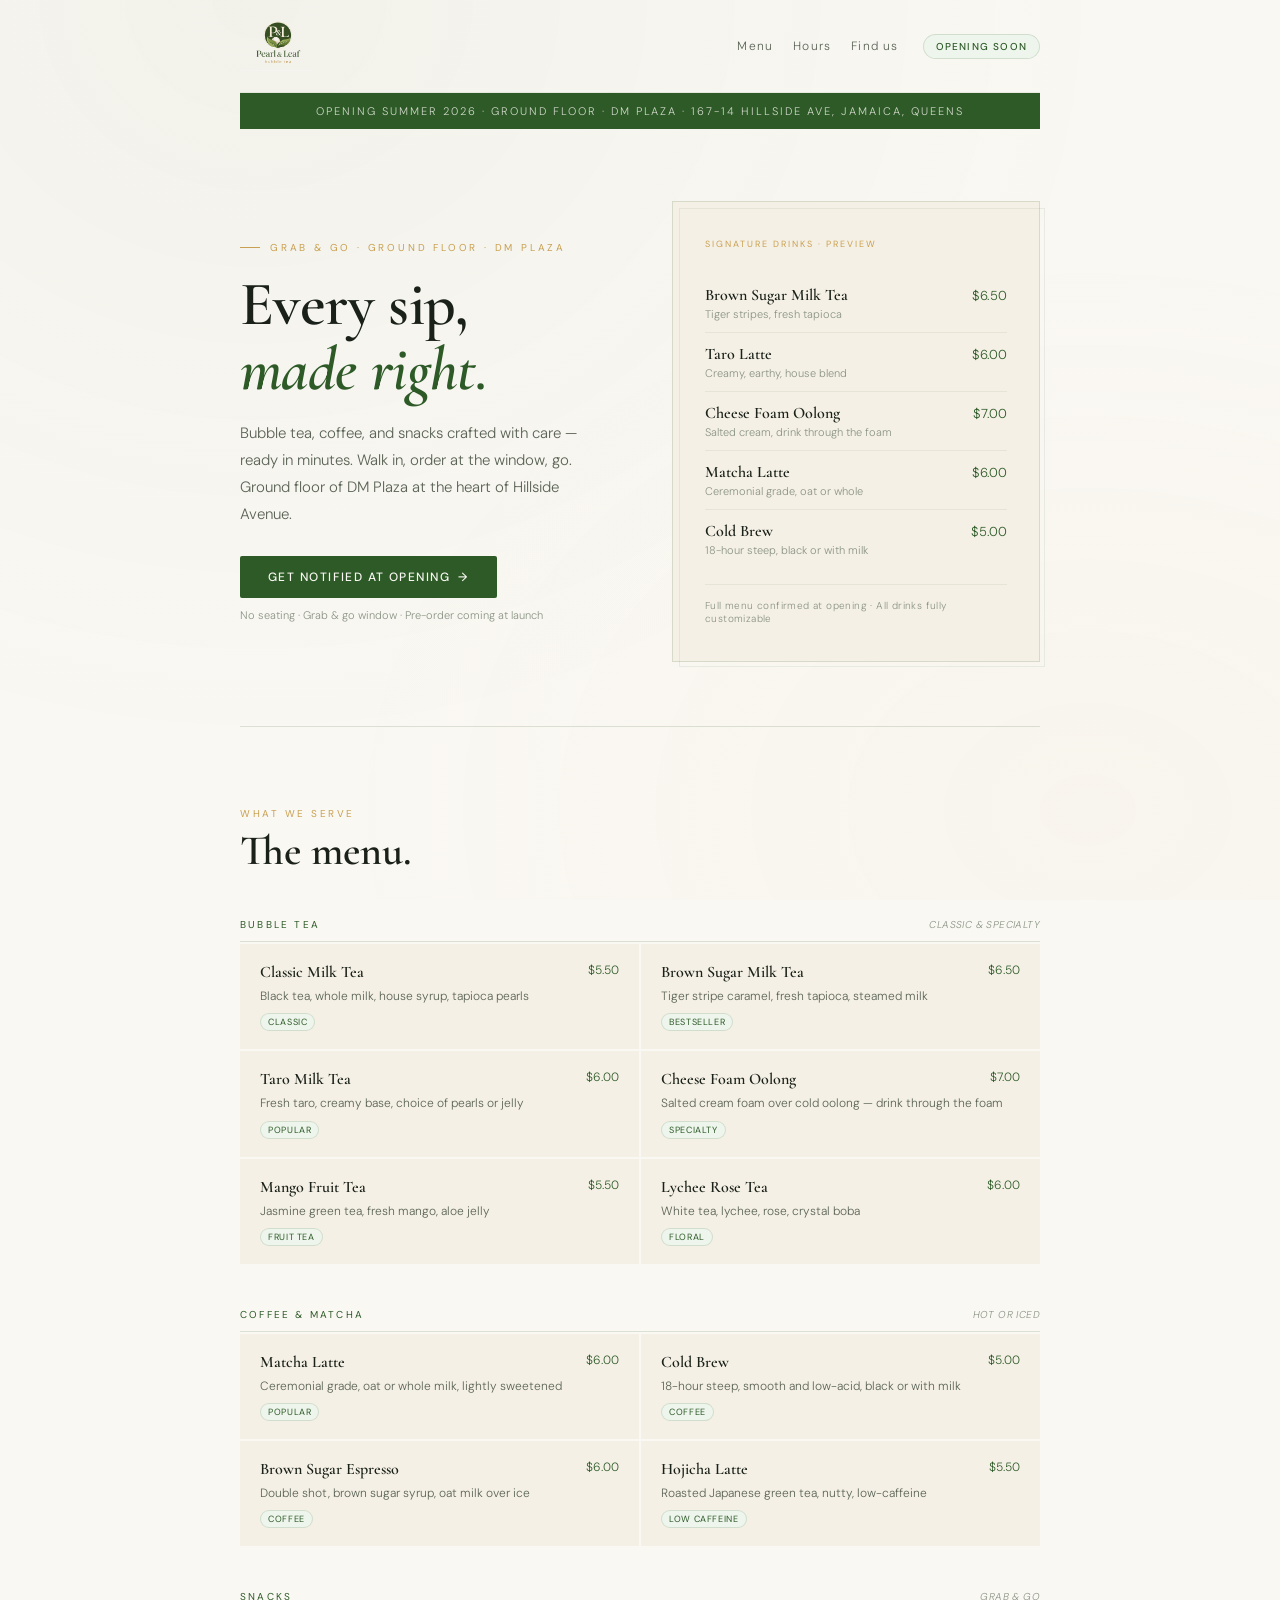
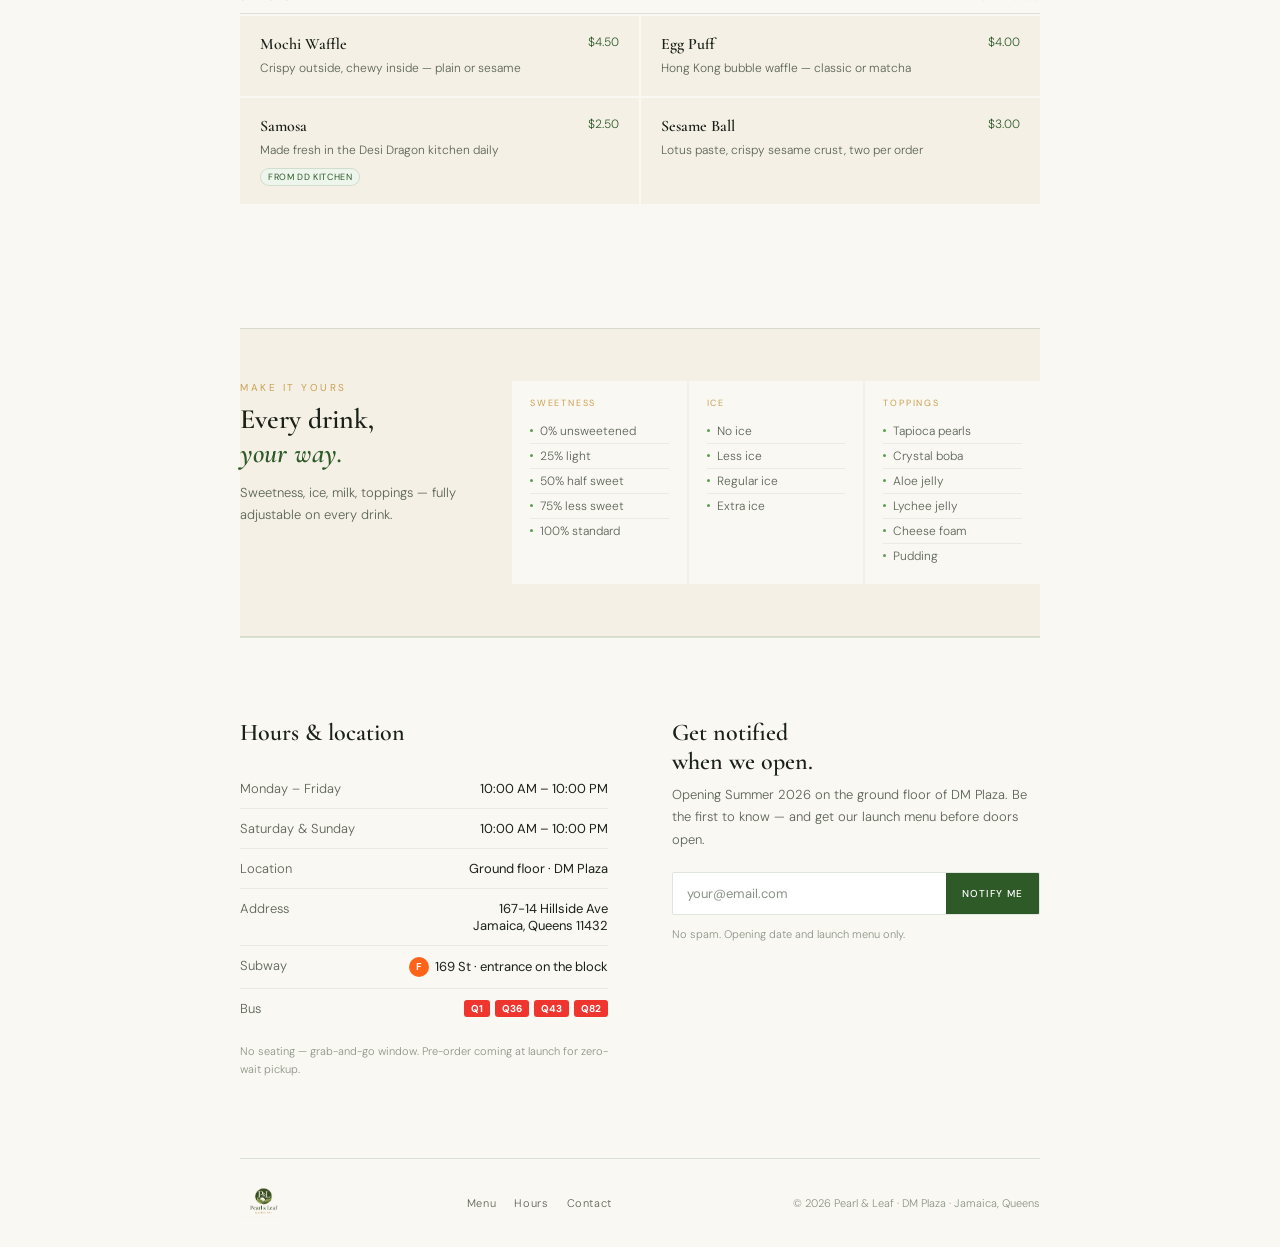
==== index.html @ 6efa15ef "Rename pearlandleaf-index.html to index.html" ====
<!DOCTYPE html>
<html lang="en">
<head>
<meta charset="UTF-8">
<meta name="viewport" content="width=device-width, initial-scale=1.0">
<title>Pearl & Leaf — Bubble Tea | Jamaica, Queens</title>
<link rel="preconnect" href="https://fonts.googleapis.com">
<link href="https://fonts.googleapis.com/css2?family=Cormorant+Garamond:ital,wght@0,400;0,600;1,400;1,600&family=DM+Sans:wght@300;400;500&display=swap" rel="stylesheet">
<style>
  *,*::before,*::after{box-sizing:border-box;margin:0;padding:0}
  :root{
    --forest:#2d5a27;
    --forest-mid:#3d7a35;
    --forest-light:#5a9e50;
    --forest-pale:#eef5ec;
    --forest-border:rgba(45,90,39,0.15);
    --forest-border-light:rgba(45,90,39,0.08);
    --gold:#c9a050;
    --gold-light:#e8d5a3;
    --cream:#faf8f3;
    --warm:#f5f0e6;
    --dark:#1a2118;
    --mid:#5a6355;
    --light:#8a9485;
    --border:rgba(45,90,39,0.15);
  }
  html{scroll-behavior:smooth}
  body{font-family:'DM Sans',sans-serif;background:var(--cream);color:var(--dark);min-height:100vh;overflow-x:hidden}
  body::before{content:'';position:fixed;inset:0;background:radial-gradient(ellipse at 20% 0%,rgba(45,90,39,0.04) 0%,transparent 60%),radial-gradient(ellipse at 85% 90%,rgba(201,160,80,0.03) 0%,transparent 50%);pointer-events:none;z-index:0}
  .container{max-width:880px;margin:0 auto;padding:0 40px;position:relative;z-index:1}

  /* NAV */
  nav{padding:20px 0;display:flex;align-items:center;justify-content:space-between;border-bottom:1px solid var(--forest-border-light)}
  .nav-logo{height:52px;width:auto;display:block}
  .nav-right{display:flex;align-items:center;gap:24px}
  .nav-links{display:flex;gap:20px}
  .nav-links a{font-size:12px;font-weight:300;letter-spacing:.1em;color:var(--mid);text-decoration:none;transition:color .2s}
  .nav-links a:hover{color:var(--forest)}
  .nav-badge{font-size:10px;font-weight:500;letter-spacing:.12em;text-transform:uppercase;color:var(--forest);background:var(--forest-pale);border:1px solid var(--border);padding:5px 12px;border-radius:20px;white-space:nowrap}

  /* OPENING BAR */
  .opening-bar{background:var(--forest);padding:11px;text-align:center}
  .opening-bar p{font-size:11px;font-weight:300;letter-spacing:.18em;text-transform:uppercase;color:rgba(250,248,243,.8)}

  /* HERO */
  .hero{padding:72px 0 64px;display:grid;grid-template-columns:1fr 1fr;gap:64px;align-items:center;border-bottom:1px solid var(--border)}
  .hero-eyebrow{font-size:10px;font-weight:400;letter-spacing:.28em;text-transform:uppercase;color:var(--gold);margin-bottom:18px;display:flex;align-items:center;gap:10px}
  .hero-eyebrow::before{content:'';width:20px;height:1px;background:var(--gold)}
  h1{font-family:'Cormorant Garamond',serif;font-size:clamp(42px,5.5vw,62px);font-weight:600;line-height:1.05;color:var(--dark);letter-spacing:-.01em;margin-bottom:18px}
  h1 em{font-style:italic;color:var(--forest)}
  .hero-desc{font-size:15px;font-weight:300;line-height:1.8;color:var(--mid);margin-bottom:28px}
  .hero-cta{display:inline-flex;align-items:center;gap:8px;font-size:12px;font-weight:500;letter-spacing:.12em;text-transform:uppercase;color:var(--cream);background:var(--forest);padding:13px 28px;border-radius:2px;text-decoration:none;transition:background .2s}
  .hero-cta:hover{background:var(--forest-mid)}
  .hero-cta::after{content:'→'}
  .hero-note{font-size:11px;font-weight:300;color:var(--light);margin-top:10px}

  /* Hero menu card */
  .hero-card{background:var(--warm);border:1px solid var(--border);padding:36px 32px;position:relative}
  .hero-card::after{content:'';position:absolute;top:6px;left:6px;right:-6px;bottom:-6px;border:1px solid var(--forest-border-light);z-index:-1}
  .hcard-label{font-size:9px;letter-spacing:.22em;text-transform:uppercase;color:var(--gold);margin-bottom:24px}
  .hcard-item{display:flex;justify-content:space-between;align-items:baseline;padding:11px 0;border-bottom:1px solid var(--forest-border-light)}
  .hcard-item:last-of-type{border-bottom:none}
  .hcard-name{font-family:'Cormorant Garamond',serif;font-size:16px;font-weight:600;color:var(--dark)}
  .hcard-sub{font-size:11px;font-weight:300;color:var(--light);margin-top:2px}
  .hcard-price{font-size:13px;font-weight:300;color:var(--forest);white-space:nowrap;flex-shrink:0}
  .hcard-footer{font-size:10px;font-weight:300;color:var(--light);margin-top:16px;padding-top:14px;border-top:1px solid var(--forest-border-light);letter-spacing:.04em}

  /* MENU SECTION */
  .menu{padding:80px 0}
  .section-head{margin-bottom:44px}
  .section-eyebrow{font-size:10px;letter-spacing:.25em;text-transform:uppercase;color:var(--gold);margin-bottom:8px}
  h2{font-family:'Cormorant Garamond',serif;font-size:clamp(28px,4vw,42px);font-weight:600;color:var(--dark);line-height:1.1}
  h2 em{font-style:italic;color:var(--forest)}

  .menu-block{margin-bottom:44px}
  .cat-label{font-size:10px;letter-spacing:.22em;text-transform:uppercase;color:var(--forest);padding-bottom:10px;border-bottom:1px solid var(--border);margin-bottom:2px;display:flex;justify-content:space-between;align-items:center}
  .cat-note{font-size:10px;font-weight:300;color:var(--light);font-style:italic;letter-spacing:.04em}
  .menu-grid{display:grid;grid-template-columns:1fr 1fr;gap:2px;margin-top:2px}
  .dish{background:var(--warm);padding:18px 20px;transition:background .15s}
  .dish:hover{background:var(--forest-pale)}
  .dish-top{display:flex;justify-content:space-between;align-items:flex-start;gap:10px;margin-bottom:5px}
  .dish-name{font-family:'Cormorant Garamond',serif;font-size:16px;font-weight:600;color:var(--dark)}
  .dish-price{font-size:12px;font-weight:300;color:var(--forest);white-space:nowrap;flex-shrink:0}
  .dish-desc{font-size:12px;font-weight:300;color:var(--mid);line-height:1.6}
  .dish-tags{display:flex;gap:4px;margin-top:7px;flex-wrap:wrap}
  .dtag{font-size:9px;letter-spacing:.07em;text-transform:uppercase;background:var(--forest-pale);color:var(--forest);border:1px solid var(--border);padding:2px 7px;border-radius:10px}

  /* CUSTOMIZE */
  .customize{background:var(--warm);border-top:1px solid var(--border);border-bottom:1px solid var(--border);padding:52px 0}
  .cust-inner{display:grid;grid-template-columns:220px 1fr;gap:52px;align-items:start}
  .cust-title{font-family:'Cormorant Garamond',serif;font-size:28px;font-weight:600;color:var(--dark);margin-bottom:10px}
  .cust-title em{font-style:italic;color:var(--forest)}
  .cust-desc{font-size:13px;font-weight:300;color:var(--mid);line-height:1.7}
  .cust-opts{display:grid;grid-template-columns:repeat(3,1fr);gap:2px}
  .opt{background:var(--cream);padding:16px 18px}
  .opt-label{font-size:9px;letter-spacing:.2em;text-transform:uppercase;color:var(--gold);margin-bottom:10px}
  .opt-item{font-size:12px;font-weight:300;color:var(--mid);padding:4px 0;border-bottom:1px solid var(--forest-border-light);display:flex;align-items:center;gap:7px}
  .opt-item:last-child{border-bottom:none}
  .opt-item::before{content:'';width:3px;height:3px;background:var(--forest-light);border-radius:50%;flex-shrink:0}

  /* INFO + NOTIFY */
  .info{padding:80px 0;display:grid;grid-template-columns:1fr 1fr;gap:64px;border-top:1px solid var(--border)}
  .info-block h3{font-family:'Cormorant Garamond',serif;font-size:24px;font-weight:600;color:var(--dark);margin-bottom:22px}
  .info-row{display:flex;justify-content:space-between;padding:11px 0;border-bottom:1px solid var(--forest-border-light);font-size:13px}
  .info-row:last-of-type{border-bottom:none}
  .info-lbl{font-weight:300;color:var(--mid)}
  .info-val{font-weight:400;color:var(--dark);text-align:right}
  .transit-badge{display:inline-flex;align-items:center;justify-content:center;width:20px;height:20px;border-radius:50%;font-size:10px;font-weight:700;color:white}
  .f-train{background:#FF6319}
  .bus-badge{background:#EE352E;color:white;font-size:10px;font-weight:700;padding:2px 7px;border-radius:3px}
  .info-note{font-size:11px;font-weight:300;color:var(--light);margin-top:14px;line-height:1.65}

  .notify-block h3{font-family:'Cormorant Garamond',serif;font-size:24px;font-weight:600;color:var(--dark);margin-bottom:8px}
  .notify-block p{font-size:13px;font-weight:300;color:var(--mid);line-height:1.75;margin-bottom:20px}
  .nform{display:flex;border:1px solid var(--border);border-radius:2px;overflow:hidden;background:white}
  .nform input{flex:1;border:none;outline:none;padding:12px 14px;font-family:'DM Sans',sans-serif;font-size:13px;color:var(--dark);background:transparent}
  .nform input::placeholder{color:var(--light)}
  .nform button{background:var(--forest);color:white;border:none;font-family:'DM Sans',sans-serif;font-size:10px;font-weight:500;letter-spacing:.1em;text-transform:uppercase;padding:12px 16px;cursor:pointer;transition:background .2s;white-space:nowrap}
  .nform button:hover{background:var(--forest-mid)}
  .nsuccess{display:none;font-size:13px;color:var(--forest);margin-top:10px;font-family:'Cormorant Garamond',serif;font-style:italic;font-size:16px}
  .nsuccess.show{display:block}

  /* FOOTER */
  footer{border-top:1px solid var(--border);padding:28px 0}
  .footer-inner{display:flex;align-items:center;justify-content:space-between;flex-wrap:wrap;gap:12px}
  .footer-logo{height:32px;width:auto}
  .footer-links{display:flex;gap:18px}
  .footer-links a{font-size:11px;font-weight:300;color:var(--mid);text-decoration:none;letter-spacing:.06em}
  .footer-links a:hover{color:var(--forest)}
  .footer-copy{font-size:11px;color:var(--light);font-weight:300}

  /* ANIM */
  @keyframes fadeUp{from{opacity:0;transform:translateY(18px)}to{opacity:1;transform:translateY(0)}}
  .fade-up{opacity:0;animation:fadeUp .7s ease forwards}
  .fade-up:nth-child(1){animation-delay:.05s}.fade-up:nth-child(2){animation-delay:.15s}.fade-up:nth-child(3){animation-delay:.25s}

  @media(max-width:700px){
    .container{padding:0 24px}
    .hero,.info{grid-template-columns:1fr;gap:40px;padding:56px 0 48px}
    .menu-grid{grid-template-columns:1fr}
    .cust-inner{grid-template-columns:1fr}
    .cust-opts{grid-template-columns:1fr 1fr}
    .nav-links{display:none}
    footer .footer-inner{flex-direction:column;align-items:flex-start}
  }
</style>
</head>
<body>
<div class="container">

  <nav>
    <a href="index.html"><img src="[data-uri]" alt="Pearl & Leaf" class="nav-logo"></a>
    <div class="nav-right">
      <div class="nav-links">
        <a href="#menu">Menu</a>
        <a href="#info">Hours</a>
        <a href="#info">Find us</a>
      </div>
      <div class="nav-badge">Opening Soon</div>
    </div>
  </nav>

  <div class="opening-bar">
    <p>Opening Summer 2026 · Ground floor · DM Plaza · 167-14 Hillside Ave, Jamaica, Queens</p>
  </div>

  <section class="hero">
    <div>
      <div class="hero-eyebrow fade-up">Grab &amp; go · Ground floor · DM Plaza</div>
      <h1 class="fade-up">Every sip,<br><em>made right.</em></h1>
      <p class="hero-desc fade-up">Bubble tea, coffee, and snacks crafted with care — ready in minutes. Walk in, order at the window, go. Ground floor of DM Plaza at the heart of Hillside Avenue.</p>
      <a href="#info" class="hero-cta fade-up">Get notified at opening</a>
      <p class="hero-note">No seating · Grab &amp; go window · Pre-order coming at launch</p>
    </div>
    <div class="hero-card fade-up">
      <div class="hcard-label">Signature drinks · Preview</div>
      <div class="hcard-item">
        <div><div class="hcard-name">Brown Sugar Milk Tea</div><div class="hcard-sub">Tiger stripes, fresh tapioca</div></div>
        <div class="hcard-price">$6.50</div>
      </div>
      <div class="hcard-item">
        <div><div class="hcard-name">Taro Latte</div><div class="hcard-sub">Creamy, earthy, house blend</div></div>
        <div class="hcard-price">$6.00</div>
      </div>
      <div class="hcard-item">
        <div><div class="hcard-name">Cheese Foam Oolong</div><div class="hcard-sub">Salted cream, drink through the foam</div></div>
        <div class="hcard-price">$7.00</div>
      </div>
      <div class="hcard-item">
        <div><div class="hcard-name">Matcha Latte</div><div class="hcard-sub">Ceremonial grade, oat or whole</div></div>
        <div class="hcard-price">$6.00</div>
      </div>
      <div class="hcard-item">
        <div><div class="hcard-name">Cold Brew</div><div class="hcard-sub">18-hour steep, black or with milk</div></div>
        <div class="hcard-price">$5.00</div>
      </div>
      <p class="hcard-footer">Full menu confirmed at opening · All drinks fully customizable</p>
    </div>
  </section>

  <!-- MENU -->
  <section class="menu" id="menu">
    <div class="section-head">
      <div class="section-eyebrow">What we serve</div>
      <h2>The menu.</h2>
    </div>

    <div class="menu-block">
      <div class="cat-label"><span>Bubble tea</span><span class="cat-note">Classic &amp; specialty</span></div>
      <div class="menu-grid">
        <div class="dish">
          <div class="dish-top"><div class="dish-name">Classic Milk Tea</div><div class="dish-price">$5.50</div></div>
          <div class="dish-desc">Black tea, whole milk, house syrup, tapioca pearls</div>
          <div class="dish-tags"><span class="dtag">Classic</span></div>
        </div>
        <div class="dish">
          <div class="dish-top"><div class="dish-name">Brown Sugar Milk Tea</div><div class="dish-price">$6.50</div></div>
          <div class="dish-desc">Tiger stripe caramel, fresh tapioca, steamed milk</div>
          <div class="dish-tags"><span class="dtag">Bestseller</span></div>
        </div>
        <div class="dish">
          <div class="dish-top"><div class="dish-name">Taro Milk Tea</div><div class="dish-price">$6.00</div></div>
          <div class="dish-desc">Fresh taro, creamy base, choice of pearls or jelly</div>
          <div class="dish-tags"><span class="dtag">Popular</span></div>
        </div>
        <div class="dish">
          <div class="dish-top"><div class="dish-name">Cheese Foam Oolong</div><div class="dish-price">$7.00</div></div>
          <div class="dish-desc">Salted cream foam over cold oolong — drink through the foam</div>
          <div class="dish-tags"><span class="dtag">Specialty</span></div>
        </div>
        <div class="dish">
          <div class="dish-top"><div class="dish-name">Mango Fruit Tea</div><div class="dish-price">$5.50</div></div>
          <div class="dish-desc">Jasmine green tea, fresh mango, aloe jelly</div>
          <div class="dish-tags"><span class="dtag">Fruit tea</span></div>
        </div>
        <div class="dish">
          <div class="dish-top"><div class="dish-name">Lychee Rose Tea</div><div class="dish-price">$6.00</div></div>
          <div class="dish-desc">White tea, lychee, rose, crystal boba</div>
          <div class="dish-tags"><span class="dtag">Floral</span></div>
        </div>
      </div>
    </div>

    <div class="menu-block">
      <div class="cat-label"><span>Coffee &amp; matcha</span><span class="cat-note">Hot or iced</span></div>
      <div class="menu-grid">
        <div class="dish">
          <div class="dish-top"><div class="dish-name">Matcha Latte</div><div class="dish-price">$6.00</div></div>
          <div class="dish-desc">Ceremonial grade, oat or whole milk, lightly sweetened</div>
          <div class="dish-tags"><span class="dtag">Popular</span></div>
        </div>
        <div class="dish">
          <div class="dish-top"><div class="dish-name">Cold Brew</div><div class="dish-price">$5.00</div></div>
          <div class="dish-desc">18-hour steep, smooth and low-acid, black or with milk</div>
          <div class="dish-tags"><span class="dtag">Coffee</span></div>
        </div>
        <div class="dish">
          <div class="dish-top"><div class="dish-name">Brown Sugar Espresso</div><div class="dish-price">$6.00</div></div>
          <div class="dish-desc">Double shot, brown sugar syrup, oat milk over ice</div>
          <div class="dish-tags"><span class="dtag">Coffee</span></div>
        </div>
        <div class="dish">
          <div class="dish-top"><div class="dish-name">Hojicha Latte</div><div class="dish-price">$5.50</div></div>
          <div class="dish-desc">Roasted Japanese green tea, nutty, low-caffeine</div>
          <div class="dish-tags"><span class="dtag">Low caffeine</span></div>
        </div>
      </div>
    </div>

    <div class="menu-block">
      <div class="cat-label"><span>Snacks</span><span class="cat-note">Grab &amp; go</span></div>
      <div class="menu-grid">
        <div class="dish">
          <div class="dish-top"><div class="dish-name">Mochi Waffle</div><div class="dish-price">$4.50</div></div>
          <div class="dish-desc">Crispy outside, chewy inside — plain or sesame</div>
        </div>
        <div class="dish">
          <div class="dish-top"><div class="dish-name">Egg Puff</div><div class="dish-price">$4.00</div></div>
          <div class="dish-desc">Hong Kong bubble waffle — classic or matcha</div>
        </div>
        <div class="dish">
          <div class="dish-top"><div class="dish-name">Samosa</div><div class="dish-price">$2.50</div></div>
          <div class="dish-desc">Made fresh in the Desi Dragon kitchen daily</div>
          <div class="dish-tags"><span class="dtag">From DD kitchen</span></div>
        </div>
        <div class="dish">
          <div class="dish-top"><div class="dish-name">Sesame Ball</div><div class="dish-price">$3.00</div></div>
          <div class="dish-desc">Lotus paste, crispy sesame crust, two per order</div>
        </div>
      </div>
    </div>
  </section>

  <!-- CUSTOMIZE -->
  <section class="customize">
    <div class="cust-inner">
      <div>
        <div class="section-eyebrow">Make it yours</div>
        <div class="cust-title">Every drink,<br><em>your way.</em></div>
        <p class="cust-desc" style="margin-top:12px;">Sweetness, ice, milk, toppings — fully adjustable on every drink.</p>
      </div>
      <div class="cust-opts">
        <div class="opt">
          <div class="opt-label">Sweetness</div>
          <div class="opt-item">0% unsweetened</div>
          <div class="opt-item">25% light</div>
          <div class="opt-item">50% half sweet</div>
          <div class="opt-item">75% less sweet</div>
          <div class="opt-item">100% standard</div>
        </div>
        <div class="opt">
          <div class="opt-label">Ice</div>
          <div class="opt-item">No ice</div>
          <div class="opt-item">Less ice</div>
          <div class="opt-item">Regular ice</div>
          <div class="opt-item">Extra ice</div>
        </div>
        <div class="opt">
          <div class="opt-label">Toppings</div>
          <div class="opt-item">Tapioca pearls</div>
          <div class="opt-item">Crystal boba</div>
          <div class="opt-item">Aloe jelly</div>
          <div class="opt-item">Lychee jelly</div>
          <div class="opt-item">Cheese foam</div>
          <div class="opt-item">Pudding</div>
        </div>
      </div>
    </div>
  </section>

  <!-- INFO + NOTIFY -->
  <section class="info" id="info">
    <div class="info-block">
      <h3>Hours &amp; location</h3>
      <div class="info-row"><span class="info-lbl">Monday – Friday</span><span class="info-val">10:00 AM – 10:00 PM</span></div>
      <div class="info-row"><span class="info-lbl">Saturday &amp; Sunday</span><span class="info-val">10:00 AM – 10:00 PM</span></div>
      <div class="info-row"><span class="info-lbl">Location</span><span class="info-val">Ground floor · DM Plaza</span></div>
      <div class="info-row"><span class="info-lbl">Address</span><span class="info-val">167-14 Hillside Ave<br>Jamaica, Queens 11432</span></div>
      <div class="info-row">
        <span class="info-lbl">Subway</span>
        <span class="info-val" style="display:flex;align-items:center;gap:6px;justify-content:flex-end;">
          <span class="transit-badge f-train">F</span>
          <span>169 St · entrance on the block</span>
        </span>
      </div>
      <div class="info-row">
        <span class="info-lbl">Bus</span>
        <span class="info-val" style="display:flex;gap:5px;align-items:center;justify-content:flex-end;flex-wrap:wrap;">
          <span class="bus-badge">Q1</span><span class="bus-badge">Q36</span><span class="bus-badge">Q43</span><span class="bus-badge">Q82</span>
        </span>
      </div>
      <p class="info-note">No seating — grab-and-go window. Pre-order coming at launch for zero-wait pickup.</p>
    </div>
    <div class="notify-block">
      <h3>Get notified<br>when we open.</h3>
      <p>Opening Summer 2026 on the ground floor of DM Plaza. Be the first to know — and get our launch menu before doors open.</p>
      <div class="nform">
        <input type="email" id="pl-email" placeholder="your@email.com">
        <button onclick="handleNotify()">Notify me</button>
      </div>
      <div class="nsuccess" id="pl-success">You're on the list. See you at the window.</div>
      <p style="font-size:11px;font-weight:300;color:var(--light);margin-top:10px;">No spam. Opening date and launch menu only.</p>
    </div>
  </section>

  <footer>
    <div class="footer-inner">
      <img src="[data-uri]" alt="Pearl & Leaf" class="footer-logo">
      <div class="footer-links">
        <a href="#menu">Menu</a>
        <a href="#info">Hours</a>
        <a href="mailto:info@dhanmondiplaza.com">Contact</a>
      </div>
      <div class="footer-copy">© 2026 Pearl &amp; Leaf · DM Plaza · Jamaica, Queens</div>
    </div>
  </footer>

</div>
<script>
  function handleNotify() {
    const el = document.getElementById('pl-email');
    if (!el.value || !el.value.includes('@')) {
      el.style.outline = '2px solid #c9a050';
      setTimeout(() => el.style.outline = '', 1500);
      return;
    }
    document.querySelector('.nform').style.display = 'none';
    document.getElementById('pl-success').classList.add('show');
  }
</script>
</body>
</html>
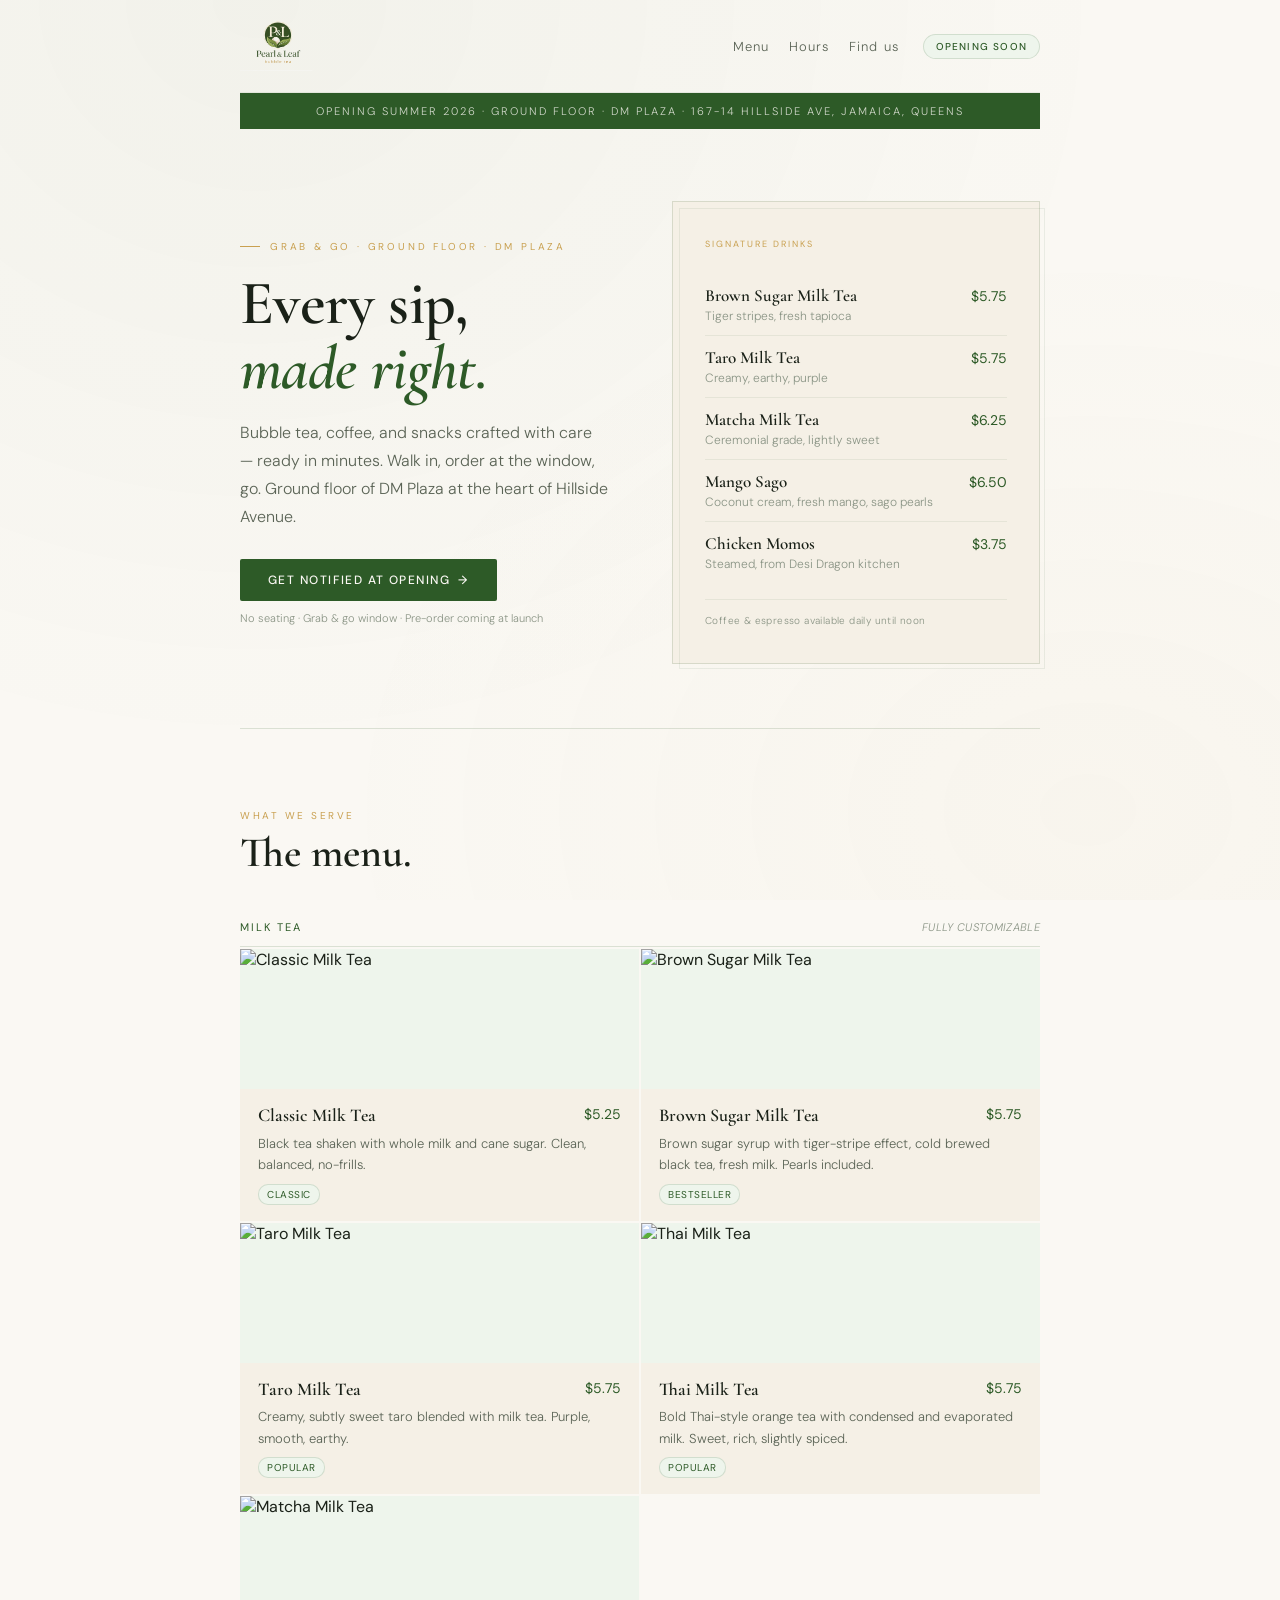
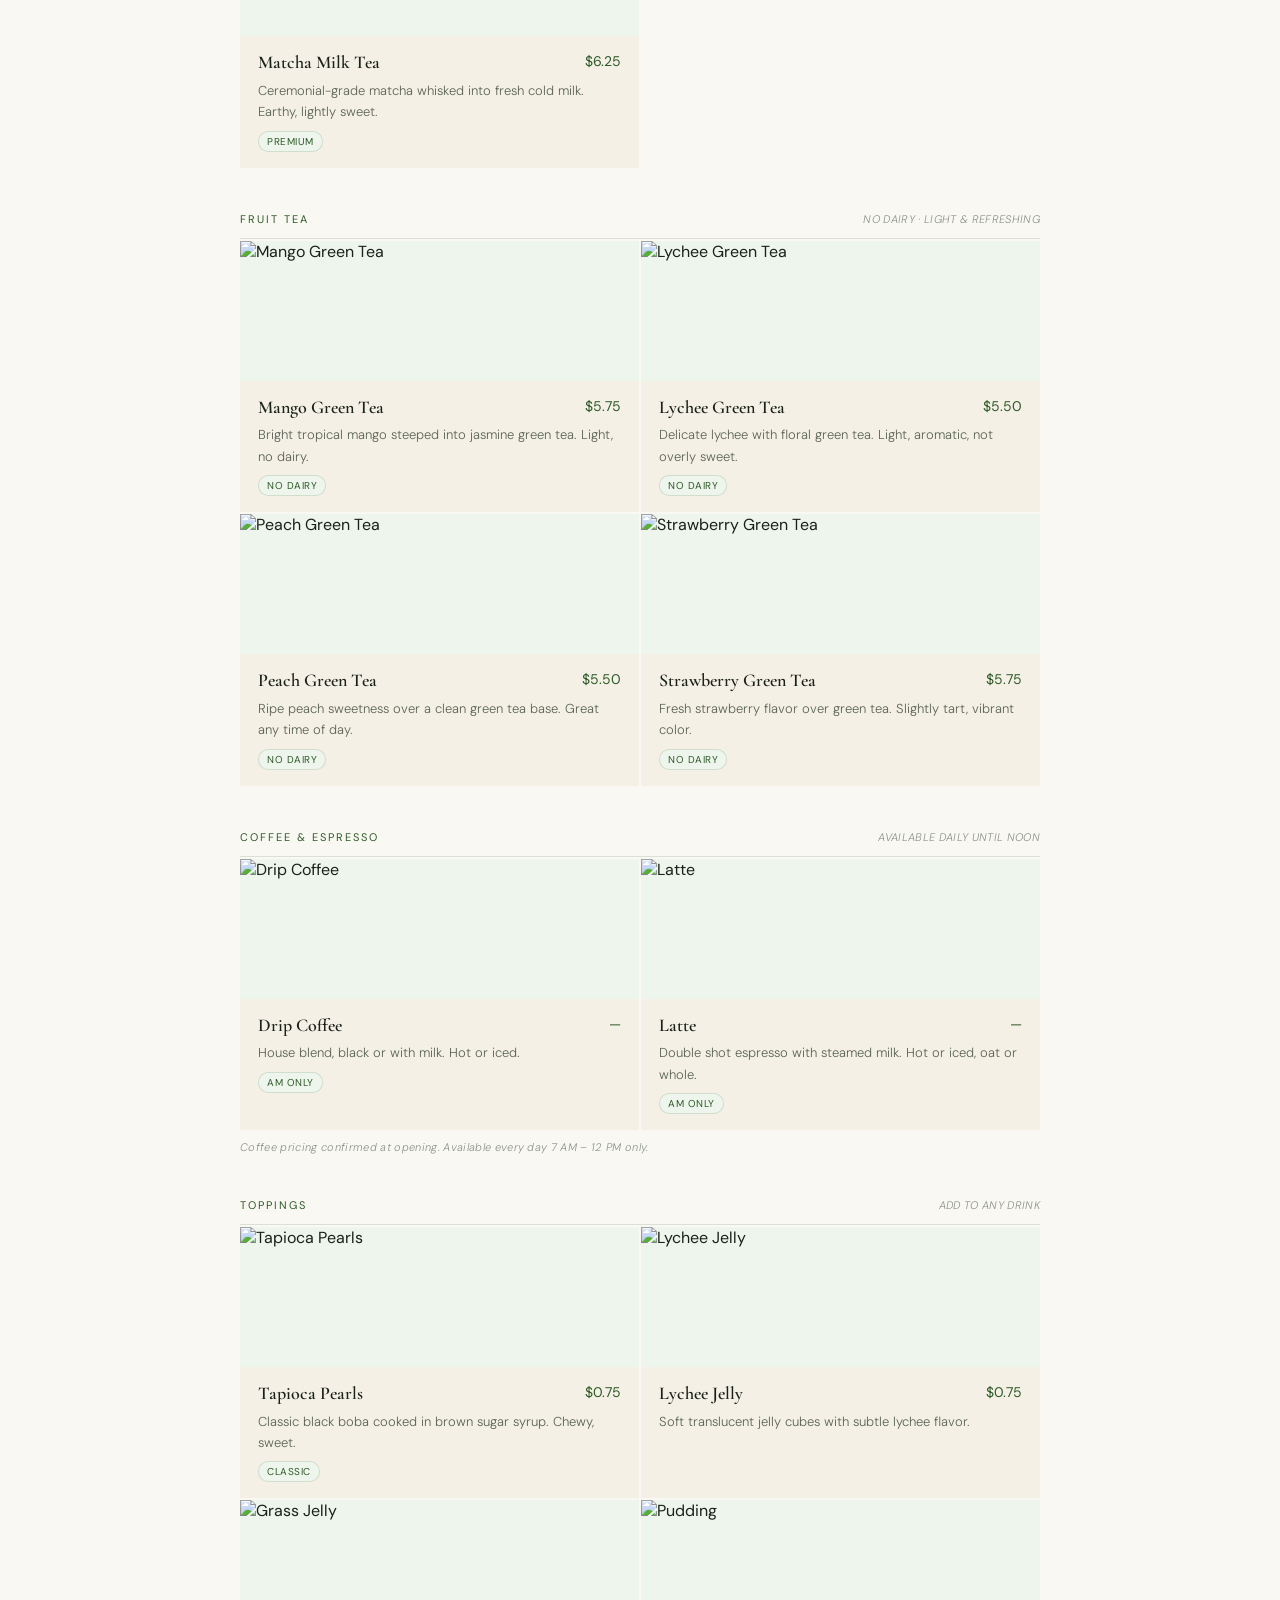
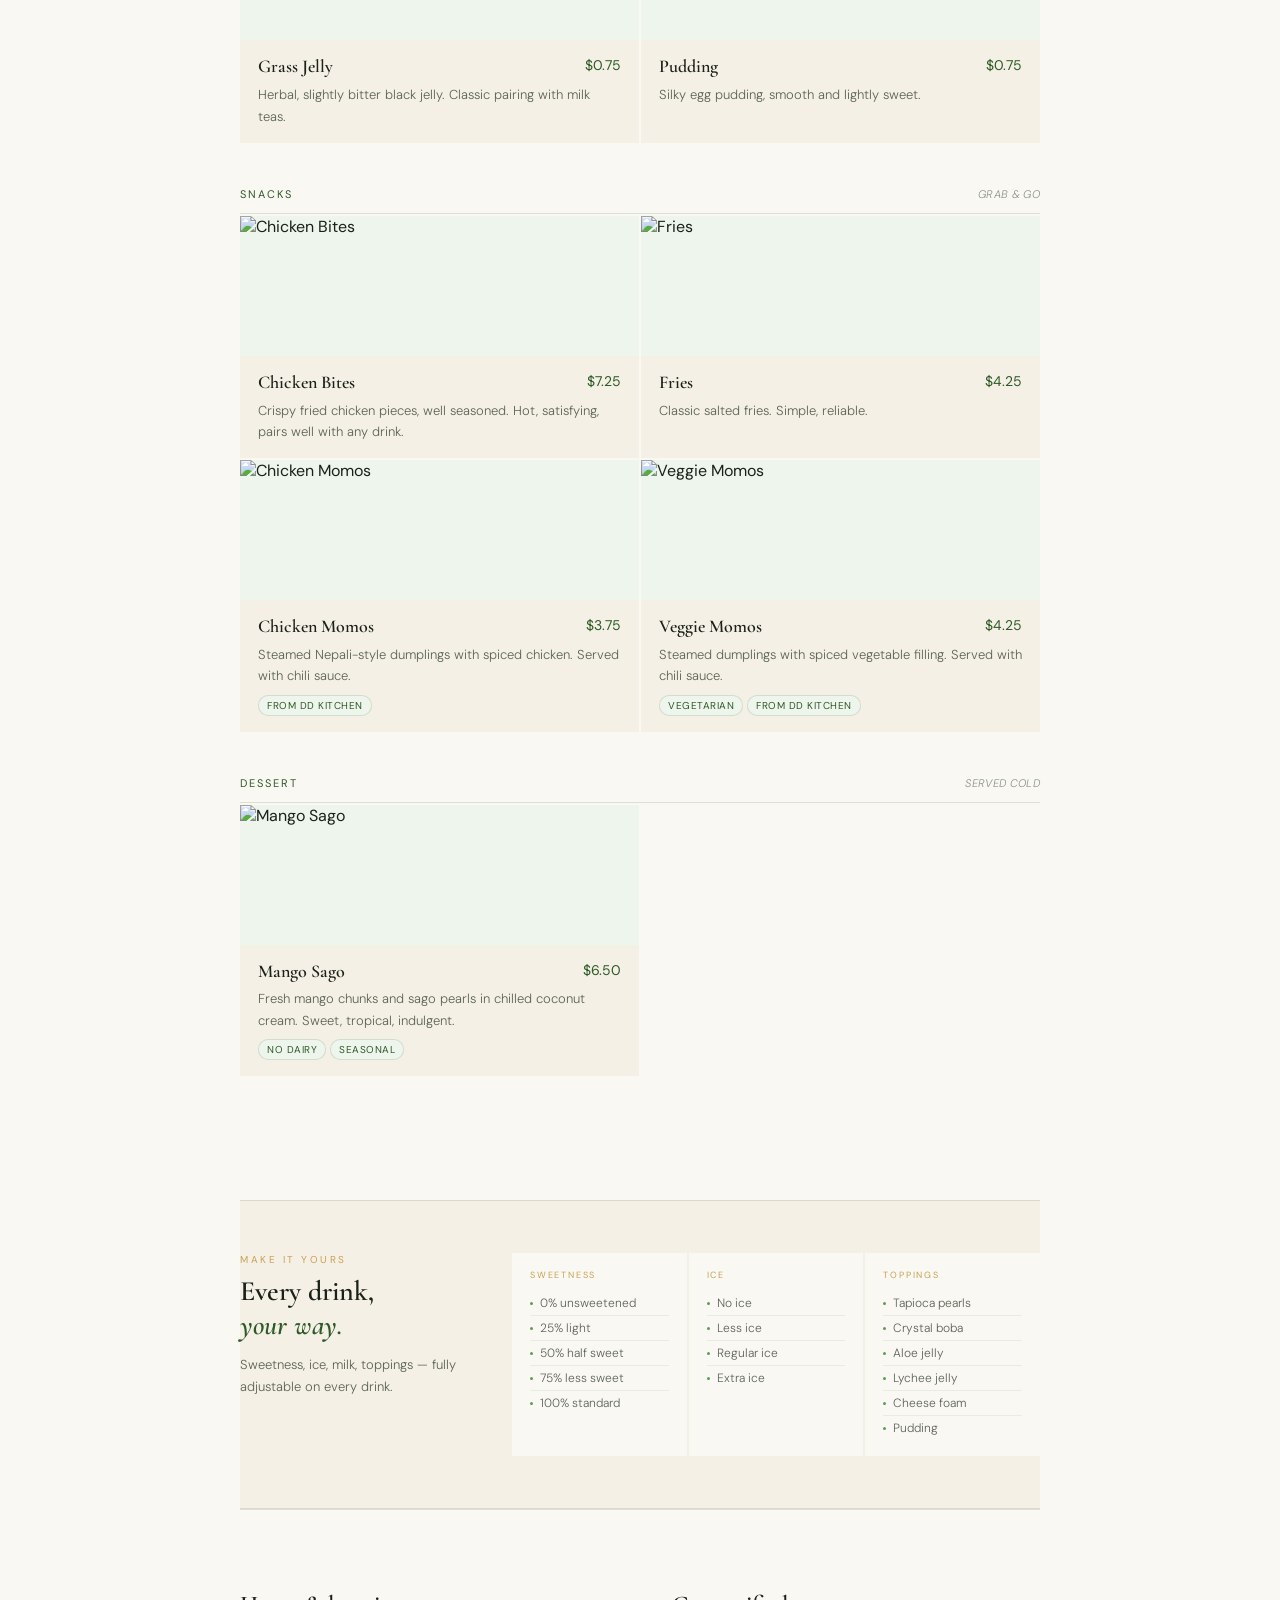
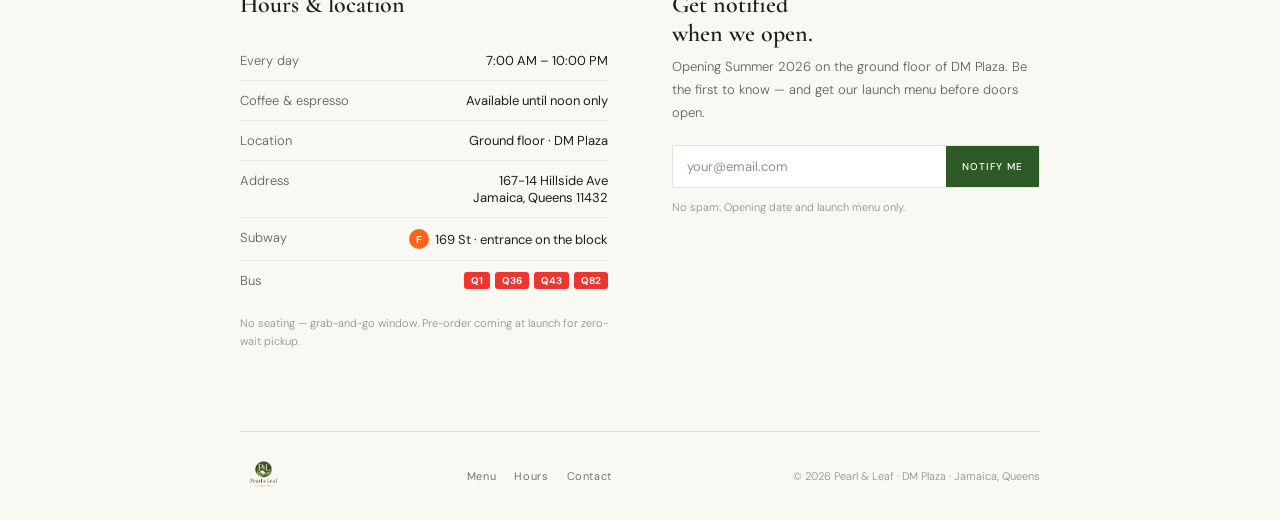
==== commit 07f58a81: "Update index.html" ====
--- a/index.html
+++ b/index.html
@@ -34,7 +34,7 @@
   .nav-logo{height:52px;width:auto;display:block}
   .nav-right{display:flex;align-items:center;gap:24px}
   .nav-links{display:flex;gap:20px}
-  .nav-links a{font-size:12px;font-weight:300;letter-spacing:.1em;color:var(--mid);text-decoration:none;transition:color .2s}
+  .nav-links a{font-size:13px;font-weight:300;letter-spacing:.08em;color:var(--mid);text-decoration:none;transition:color .2s}
   .nav-links a:hover{color:var(--forest)}
   .nav-badge{font-size:10px;font-weight:500;letter-spacing:.12em;text-transform:uppercase;color:var(--forest);background:var(--forest-pale);border:1px solid var(--border);padding:5px 12px;border-radius:20px;white-space:nowrap}
 
@@ -48,7 +48,7 @@
   .hero-eyebrow::before{content:'';width:20px;height:1px;background:var(--gold)}
   h1{font-family:'Cormorant Garamond',serif;font-size:clamp(42px,5.5vw,62px);font-weight:600;line-height:1.05;color:var(--dark);letter-spacing:-.01em;margin-bottom:18px}
   h1 em{font-style:italic;color:var(--forest)}
-  .hero-desc{font-size:15px;font-weight:300;line-height:1.8;color:var(--mid);margin-bottom:28px}
+  .hero-desc{font-size:16px;font-weight:300;line-height:1.75;color:var(--mid);margin-bottom:28px}
   .hero-cta{display:inline-flex;align-items:center;gap:8px;font-size:12px;font-weight:500;letter-spacing:.12em;text-transform:uppercase;color:var(--cream);background:var(--forest);padding:13px 28px;border-radius:2px;text-decoration:none;transition:background .2s}
   .hero-cta:hover{background:var(--forest-mid)}
   .hero-cta::after{content:'→'}
@@ -60,9 +60,9 @@
   .hcard-label{font-size:9px;letter-spacing:.22em;text-transform:uppercase;color:var(--gold);margin-bottom:24px}
   .hcard-item{display:flex;justify-content:space-between;align-items:baseline;padding:11px 0;border-bottom:1px solid var(--forest-border-light)}
   .hcard-item:last-of-type{border-bottom:none}
-  .hcard-name{font-family:'Cormorant Garamond',serif;font-size:16px;font-weight:600;color:var(--dark)}
-  .hcard-sub{font-size:11px;font-weight:300;color:var(--light);margin-top:2px}
-  .hcard-price{font-size:13px;font-weight:300;color:var(--forest);white-space:nowrap;flex-shrink:0}
+  .hcard-name{font-family:'Cormorant Garamond',serif;font-size:17px;font-weight:600;color:var(--dark)}
+  .hcard-sub{font-size:12px;font-weight:300;color:var(--light);margin-top:2px}
+  .hcard-price{font-size:14px;font-weight:400;color:var(--forest);white-space:nowrap;flex-shrink:0}
   .hcard-footer{font-size:10px;font-weight:300;color:var(--light);margin-top:16px;padding-top:14px;border-top:1px solid var(--forest-border-light);letter-spacing:.04em}
 
   /* MENU SECTION */
@@ -73,17 +73,20 @@
   h2 em{font-style:italic;color:var(--forest)}
 
   .menu-block{margin-bottom:44px}
-  .cat-label{font-size:10px;letter-spacing:.22em;text-transform:uppercase;color:var(--forest);padding-bottom:10px;border-bottom:1px solid var(--border);margin-bottom:2px;display:flex;justify-content:space-between;align-items:center}
-  .cat-note{font-size:10px;font-weight:300;color:var(--light);font-style:italic;letter-spacing:.04em}
+  .cat-label{font-size:11px;letter-spacing:.18em;text-transform:uppercase;color:var(--forest);padding-bottom:12px;border-bottom:1px solid var(--border);margin-bottom:2px;display:flex;justify-content:space-between;align-items:center}
+  .cat-note{font-size:11px;font-weight:300;color:var(--light);font-style:italic;letter-spacing:.03em}
   .menu-grid{display:grid;grid-template-columns:1fr 1fr;gap:2px;margin-top:2px}
-  .dish{background:var(--warm);padding:18px 20px;transition:background .15s}
+  .dish{background:var(--warm);transition:background .15s;overflow:hidden}
   .dish:hover{background:var(--forest-pale)}
-  .dish-top{display:flex;justify-content:space-between;align-items:flex-start;gap:10px;margin-bottom:5px}
-  .dish-name{font-family:'Cormorant Garamond',serif;font-size:16px;font-weight:600;color:var(--dark)}
-  .dish-price{font-size:12px;font-weight:300;color:var(--forest);white-space:nowrap;flex-shrink:0}
-  .dish-desc{font-size:12px;font-weight:300;color:var(--mid);line-height:1.6}
-  .dish-tags{display:flex;gap:4px;margin-top:7px;flex-wrap:wrap}
-  .dtag{font-size:9px;letter-spacing:.07em;text-transform:uppercase;background:var(--forest-pale);color:var(--forest);border:1px solid var(--border);padding:2px 7px;border-radius:10px}
+  .dish-img{width:100%;height:140px;object-fit:cover;display:block;background:var(--forest-pale)}
+  .dish-img-placeholder{width:100%;height:140px;background:linear-gradient(135deg,var(--forest-pale) 0%,rgba(45,90,39,0.08) 100%);display:flex;align-items:center;justify-content:center}
+  .dish-body{padding:16px 18px}
+  .dish-top{display:flex;justify-content:space-between;align-items:flex-start;gap:10px;margin-bottom:6px}
+  .dish-name{font-family:'Cormorant Garamond',serif;font-size:18px;font-weight:600;color:var(--dark);line-height:1.2}
+  .dish-price{font-size:14px;font-weight:400;color:var(--forest);white-space:nowrap;flex-shrink:0}
+  .dish-desc{font-size:13px;font-weight:300;color:var(--mid);line-height:1.65}
+  .dish-tags{display:flex;gap:4px;margin-top:8px;flex-wrap:wrap}
+  .dtag{font-size:10px;letter-spacing:.05em;text-transform:uppercase;background:var(--forest-pale);color:var(--forest);border:1px solid var(--border);padding:3px 8px;border-radius:10px}
 
   /* CUSTOMIZE */
   .customize{background:var(--warm);border-top:1px solid var(--border);border-bottom:1px solid var(--border);padding:52px 0}
@@ -135,13 +138,23 @@
   .fade-up:nth-child(1){animation-delay:.05s}.fade-up:nth-child(2){animation-delay:.15s}.fade-up:nth-child(3){animation-delay:.25s}
 
   @media(max-width:700px){
-    .container{padding:0 24px}
-    .hero,.info{grid-template-columns:1fr;gap:40px;padding:56px 0 48px}
-    .menu-grid{grid-template-columns:1fr}
+    .container{padding:0 20px}
+    .hero,.info{grid-template-columns:1fr;gap:40px;padding:48px 0 40px}
+    .menu-grid{grid-template-columns:1fr 1fr}
+    .dish-img,.dish-img-placeholder{height:110px}
+    .dish-body{padding:12px 14px}
+    .dish-name{font-size:16px}
+    .dish-desc{font-size:12px}
     .cust-inner{grid-template-columns:1fr}
     .cust-opts{grid-template-columns:1fr 1fr}
     .nav-links{display:none}
     footer .footer-inner{flex-direction:column;align-items:flex-start}
+    h1{font-size:clamp(36px,10vw,52px)}
+    .cat-label{font-size:10px}
+  }
+  @media(max-width:420px){
+    .menu-grid{grid-template-columns:1fr}
+    .dish-img,.dish-img-placeholder{height:160px}
   }
 </style>
 </head>
@@ -173,28 +186,28 @@
       <p class="hero-note">No seating · Grab &amp; go window · Pre-order coming at launch</p>
     </div>
     <div class="hero-card fade-up">
-      <div class="hcard-label">Signature drinks · Preview</div>
+      <div class="hcard-label">Signature drinks</div>
       <div class="hcard-item">
         <div><div class="hcard-name">Brown Sugar Milk Tea</div><div class="hcard-sub">Tiger stripes, fresh tapioca</div></div>
+        <div class="hcard-price">$5.75</div>
+      </div>
+      <div class="hcard-item">
+        <div><div class="hcard-name">Taro Milk Tea</div><div class="hcard-sub">Creamy, earthy, purple</div></div>
+        <div class="hcard-price">$5.75</div>
+      </div>
+      <div class="hcard-item">
+        <div><div class="hcard-name">Matcha Milk Tea</div><div class="hcard-sub">Ceremonial grade, lightly sweet</div></div>
+        <div class="hcard-price">$6.25</div>
+      </div>
+      <div class="hcard-item">
+        <div><div class="hcard-name">Mango Sago</div><div class="hcard-sub">Coconut cream, fresh mango, sago pearls</div></div>
         <div class="hcard-price">$6.50</div>
       </div>
       <div class="hcard-item">
-        <div><div class="hcard-name">Taro Latte</div><div class="hcard-sub">Creamy, earthy, house blend</div></div>
-        <div class="hcard-price">$6.00</div>
-      </div>
-      <div class="hcard-item">
-        <div><div class="hcard-name">Cheese Foam Oolong</div><div class="hcard-sub">Salted cream, drink through the foam</div></div>
-        <div class="hcard-price">$7.00</div>
-      </div>
-      <div class="hcard-item">
-        <div><div class="hcard-name">Matcha Latte</div><div class="hcard-sub">Ceremonial grade, oat or whole</div></div>
-        <div class="hcard-price">$6.00</div>
-      </div>
-      <div class="hcard-item">
-        <div><div class="hcard-name">Cold Brew</div><div class="hcard-sub">18-hour steep, black or with milk</div></div>
-        <div class="hcard-price">$5.00</div>
-      </div>
-      <p class="hcard-footer">Full menu confirmed at opening · All drinks fully customizable</p>
+        <div><div class="hcard-name">Chicken Momos</div><div class="hcard-sub">Steamed, from Desi Dragon kitchen</div></div>
+        <div class="hcard-price">$3.75</div>
+      </div>
+      <p class="hcard-footer">Coffee &amp; espresso available daily until noon</p>
     </div>
   </section>
 
@@ -206,92 +219,64 @@
     </div>
 
     <div class="menu-block">
-      <div class="cat-label"><span>Bubble tea</span><span class="cat-note">Classic &amp; specialty</span></div>
-      <div class="menu-grid">
-        <div class="dish">
-          <div class="dish-top"><div class="dish-name">Classic Milk Tea</div><div class="dish-price">$5.50</div></div>
-          <div class="dish-desc">Black tea, whole milk, house syrup, tapioca pearls</div>
-          <div class="dish-tags"><span class="dtag">Classic</span></div>
-        </div>
-        <div class="dish">
-          <div class="dish-top"><div class="dish-name">Brown Sugar Milk Tea</div><div class="dish-price">$6.50</div></div>
-          <div class="dish-desc">Tiger stripe caramel, fresh tapioca, steamed milk</div>
-          <div class="dish-tags"><span class="dtag">Bestseller</span></div>
-        </div>
-        <div class="dish">
-          <div class="dish-top"><div class="dish-name">Taro Milk Tea</div><div class="dish-price">$6.00</div></div>
-          <div class="dish-desc">Fresh taro, creamy base, choice of pearls or jelly</div>
-          <div class="dish-tags"><span class="dtag">Popular</span></div>
-        </div>
-        <div class="dish">
-          <div class="dish-top"><div class="dish-name">Cheese Foam Oolong</div><div class="dish-price">$7.00</div></div>
-          <div class="dish-desc">Salted cream foam over cold oolong — drink through the foam</div>
-          <div class="dish-tags"><span class="dtag">Specialty</span></div>
-        </div>
-        <div class="dish">
-          <div class="dish-top"><div class="dish-name">Mango Fruit Tea</div><div class="dish-price">$5.50</div></div>
-          <div class="dish-desc">Jasmine green tea, fresh mango, aloe jelly</div>
-          <div class="dish-tags"><span class="dtag">Fruit tea</span></div>
-        </div>
-        <div class="dish">
-          <div class="dish-top"><div class="dish-name">Lychee Rose Tea</div><div class="dish-price">$6.00</div></div>
-          <div class="dish-desc">White tea, lychee, rose, crystal boba</div>
-          <div class="dish-tags"><span class="dtag">Floral</span></div>
-        </div>
-      </div>
-    </div>
-
-    <div class="menu-block">
-      <div class="cat-label"><span>Coffee &amp; matcha</span><span class="cat-note">Hot or iced</span></div>
-      <div class="menu-grid">
-        <div class="dish">
-          <div class="dish-top"><div class="dish-name">Matcha Latte</div><div class="dish-price">$6.00</div></div>
-          <div class="dish-desc">Ceremonial grade, oat or whole milk, lightly sweetened</div>
-          <div class="dish-tags"><span class="dtag">Popular</span></div>
-        </div>
-        <div class="dish">
-          <div class="dish-top"><div class="dish-name">Cold Brew</div><div class="dish-price">$5.00</div></div>
-          <div class="dish-desc">18-hour steep, smooth and low-acid, black or with milk</div>
-          <div class="dish-tags"><span class="dtag">Coffee</span></div>
-        </div>
-        <div class="dish">
-          <div class="dish-top"><div class="dish-name">Brown Sugar Espresso</div><div class="dish-price">$6.00</div></div>
-          <div class="dish-desc">Double shot, brown sugar syrup, oat milk over ice</div>
-          <div class="dish-tags"><span class="dtag">Coffee</span></div>
-        </div>
-        <div class="dish">
-          <div class="dish-top"><div class="dish-name">Hojicha Latte</div><div class="dish-price">$5.50</div></div>
-          <div class="dish-desc">Roasted Japanese green tea, nutty, low-caffeine</div>
-          <div class="dish-tags"><span class="dtag">Low caffeine</span></div>
-        </div>
+      <div class="cat-label"><span>Milk Tea</span><span class="cat-note">Fully customizable</span></div>
+      <div class="menu-grid">
+        <div class="dish"><img class="dish-img" src="https://images.unsplash.com/photo-1558857563-b371033873b8?w=400&q=75&fit=crop" alt="Classic Milk Tea" loading="lazy"><div class="dish-body"><div class="dish-top"><div class="dish-name">Classic Milk Tea</div><div class="dish-price">$5.25</div></div><div class="dish-desc">Black tea shaken with whole milk and cane sugar. Clean, balanced, no-frills.</div><div class="dish-tags"><span class="dtag">Classic</span></div></div></div>
+        <div class="dish"><img class="dish-img" src="https://images.unsplash.com/photo-1627391554840-a8cddb8a0912?w=400&q=75&fit=crop" alt="Brown Sugar Milk Tea" loading="lazy"><div class="dish-body"><div class="dish-top"><div class="dish-name">Brown Sugar Milk Tea</div><div class="dish-price">$5.75</div></div><div class="dish-desc">Brown sugar syrup with tiger-stripe effect, cold brewed black tea, fresh milk. Pearls included.</div><div class="dish-tags"><span class="dtag">Bestseller</span></div></div></div>
+        <div class="dish"><img class="dish-img" src="https://images.unsplash.com/photo-1640505611044-b283e4dc98ed?w=400&q=75&fit=crop" alt="Taro Milk Tea" loading="lazy"><div class="dish-body"><div class="dish-top"><div class="dish-name">Taro Milk Tea</div><div class="dish-price">$5.75</div></div><div class="dish-desc">Creamy, subtly sweet taro blended with milk tea. Purple, smooth, earthy.</div><div class="dish-tags"><span class="dtag">Popular</span></div></div></div>
+        <div class="dish"><img class="dish-img" src="https://images.unsplash.com/photo-1571091718767-18b5b1457add?w=400&q=75&fit=crop" alt="Thai Milk Tea" loading="lazy"><div class="dish-body"><div class="dish-top"><div class="dish-name">Thai Milk Tea</div><div class="dish-price">$5.75</div></div><div class="dish-desc">Bold Thai-style orange tea with condensed and evaporated milk. Sweet, rich, slightly spiced.</div><div class="dish-tags"><span class="dtag">Popular</span></div></div></div>
+        <div class="dish"><img class="dish-img" src="https://images.unsplash.com/photo-1515823662972-da6a2e4d3002?w=400&q=75&fit=crop" alt="Matcha Milk Tea" loading="lazy"><div class="dish-body"><div class="dish-top"><div class="dish-name">Matcha Milk Tea</div><div class="dish-price">$6.25</div></div><div class="dish-desc">Ceremonial-grade matcha whisked into fresh cold milk. Earthy, lightly sweet.</div><div class="dish-tags"><span class="dtag">Premium</span></div></div></div>
+      </div>
+    </div>
+
+    <div class="menu-block">
+      <div class="cat-label"><span>Fruit Tea</span><span class="cat-note">No dairy · Light &amp; refreshing</span></div>
+      <div class="menu-grid">
+        <div class="dish"><img class="dish-img" src="https://images.unsplash.com/photo-1556679343-c7306c1976bc?w=400&q=75&fit=crop" alt="Mango Green Tea" loading="lazy"><div class="dish-body"><div class="dish-top"><div class="dish-name">Mango Green Tea</div><div class="dish-price">$5.75</div></div><div class="dish-desc">Bright tropical mango steeped into jasmine green tea. Light, no dairy.</div><div class="dish-tags"><span class="dtag">No dairy</span></div></div></div>
+        <div class="dish"><img class="dish-img" src="https://images.unsplash.com/photo-1544145945-f90425340c7e?w=400&q=75&fit=crop" alt="Lychee Green Tea" loading="lazy"><div class="dish-body"><div class="dish-top"><div class="dish-name">Lychee Green Tea</div><div class="dish-price">$5.50</div></div><div class="dish-desc">Delicate lychee with floral green tea. Light, aromatic, not overly sweet.</div><div class="dish-tags"><span class="dtag">No dairy</span></div></div></div>
+        <div class="dish"><img class="dish-img" src="https://images.unsplash.com/photo-1556679343-c7306c1976bc?w=400&q=75&fit=crop" alt="Peach Green Tea" loading="lazy"><div class="dish-body"><div class="dish-top"><div class="dish-name">Peach Green Tea</div><div class="dish-price">$5.50</div></div><div class="dish-desc">Ripe peach sweetness over a clean green tea base. Great any time of day.</div><div class="dish-tags"><span class="dtag">No dairy</span></div></div></div>
+        <div class="dish"><img class="dish-img" src="https://images.unsplash.com/photo-1497534446932-c925b458314e?w=400&q=75&fit=crop" alt="Strawberry Green Tea" loading="lazy"><div class="dish-body"><div class="dish-top"><div class="dish-name">Strawberry Green Tea</div><div class="dish-price">$5.75</div></div><div class="dish-desc">Fresh strawberry flavor over green tea. Slightly tart, vibrant color.</div><div class="dish-tags"><span class="dtag">No dairy</span></div></div></div>
+      </div>
+    </div>
+
+    <div class="menu-block">
+      <div class="cat-label"><span>Coffee &amp; Espresso</span><span class="cat-note">Available daily until noon</span></div>
+      <div class="menu-grid">
+        <div class="dish"><img class="dish-img" src="https://images.unsplash.com/photo-1495474472287-4d71bcdd2085?w=400&q=75&fit=crop" alt="Drip Coffee" loading="lazy"><div class="dish-body"><div class="dish-top"><div class="dish-name">Drip Coffee</div><div class="dish-price">—</div></div><div class="dish-desc">House blend, black or with milk. Hot or iced.</div><div class="dish-tags"><span class="dtag">AM only</span></div></div></div>
+        <div class="dish"><img class="dish-img" src="https://images.unsplash.com/photo-1461023058943-07fcbe16d735?w=400&q=75&fit=crop" alt="Latte" loading="lazy"><div class="dish-body"><div class="dish-top"><div class="dish-name">Latte</div><div class="dish-price">—</div></div><div class="dish-desc">Double shot espresso with steamed milk. Hot or iced, oat or whole.</div><div class="dish-tags"><span class="dtag">AM only</span></div></div></div>
+      </div>
+      <p style="font-size:11px;font-weight:300;color:var(--light);margin-top:10px;font-style:italic;letter-spacing:.03em;">Coffee pricing confirmed at opening. Available every day 7 AM – 12 PM only.</p>
+    </div>
+
+    <div class="menu-block">
+      <div class="cat-label"><span>Toppings</span><span class="cat-note">Add to any drink</span></div>
+      <div class="menu-grid">
+        <div class="dish"><img class="dish-img" src="https://images.unsplash.com/photo-1558857563-b371033873b8?w=400&q=75&fit=crop" alt="Tapioca Pearls" loading="lazy"><div class="dish-body"><div class="dish-top"><div class="dish-name">Tapioca Pearls</div><div class="dish-price">$0.75</div></div><div class="dish-desc">Classic black boba cooked in brown sugar syrup. Chewy, sweet.</div><div class="dish-tags"><span class="dtag">Classic</span></div></div></div>
+        <div class="dish"><img class="dish-img" src="https://images.unsplash.com/photo-1544145945-f90425340c7e?w=400&q=75&fit=crop" alt="Lychee Jelly" loading="lazy"><div class="dish-body"><div class="dish-top"><div class="dish-name">Lychee Jelly</div><div class="dish-price">$0.75</div></div><div class="dish-desc">Soft translucent jelly cubes with subtle lychee flavor.</div></div></div>
+        <div class="dish"><img class="dish-img" src="https://images.unsplash.com/photo-1558857563-b371033873b8?w=400&q=75&fit=crop" alt="Grass Jelly" loading="lazy"><div class="dish-body"><div class="dish-top"><div class="dish-name">Grass Jelly</div><div class="dish-price">$0.75</div></div><div class="dish-desc">Herbal, slightly bitter black jelly. Classic pairing with milk teas.</div></div></div>
+        <div class="dish"><img class="dish-img" src="https://images.unsplash.com/photo-1551024506-0bccd828d307?w=400&q=75&fit=crop" alt="Pudding" loading="lazy"><div class="dish-body"><div class="dish-top"><div class="dish-name">Pudding</div><div class="dish-price">$0.75</div></div><div class="dish-desc">Silky egg pudding, smooth and lightly sweet.</div></div></div>
       </div>
     </div>
 
     <div class="menu-block">
       <div class="cat-label"><span>Snacks</span><span class="cat-note">Grab &amp; go</span></div>
       <div class="menu-grid">
-        <div class="dish">
-          <div class="dish-top"><div class="dish-name">Mochi Waffle</div><div class="dish-price">$4.50</div></div>
-          <div class="dish-desc">Crispy outside, chewy inside — plain or sesame</div>
-        </div>
-        <div class="dish">
-          <div class="dish-top"><div class="dish-name">Egg Puff</div><div class="dish-price">$4.00</div></div>
-          <div class="dish-desc">Hong Kong bubble waffle — classic or matcha</div>
-        </div>
-        <div class="dish">
-          <div class="dish-top"><div class="dish-name">Samosa</div><div class="dish-price">$2.50</div></div>
-          <div class="dish-desc">Made fresh in the Desi Dragon kitchen daily</div>
-          <div class="dish-tags"><span class="dtag">From DD kitchen</span></div>
-        </div>
-        <div class="dish">
-          <div class="dish-top"><div class="dish-name">Sesame Ball</div><div class="dish-price">$3.00</div></div>
-          <div class="dish-desc">Lotus paste, crispy sesame crust, two per order</div>
-        </div>
+        <div class="dish"><img class="dish-img" src="https://images.unsplash.com/photo-1562967914-608f82629710?w=400&q=75&fit=crop" alt="Chicken Bites" loading="lazy"><div class="dish-body"><div class="dish-top"><div class="dish-name">Chicken Bites</div><div class="dish-price">$7.25</div></div><div class="dish-desc">Crispy fried chicken pieces, well seasoned. Hot, satisfying, pairs well with any drink.</div></div></div>
+        <div class="dish"><img class="dish-img" src="https://images.unsplash.com/photo-1518013431117-eb1465fa5752?w=400&q=75&fit=crop" alt="Fries" loading="lazy"><div class="dish-body"><div class="dish-top"><div class="dish-name">Fries</div><div class="dish-price">$4.25</div></div><div class="dish-desc">Classic salted fries. Simple, reliable.</div></div></div>
+        <div class="dish"><img class="dish-img" src="https://images.unsplash.com/photo-1496116218417-1a781b1c416c?w=400&q=75&fit=crop" alt="Chicken Momos" loading="lazy"><div class="dish-body"><div class="dish-top"><div class="dish-name">Chicken Momos</div><div class="dish-price">$3.75</div></div><div class="dish-desc">Steamed Nepali-style dumplings with spiced chicken. Served with chili sauce.</div><div class="dish-tags"><span class="dtag">From DD kitchen</span></div></div></div>
+        <div class="dish"><img class="dish-img" src="https://images.unsplash.com/photo-1496116218417-1a781b1c416c?w=400&q=75&fit=crop" alt="Veggie Momos" loading="lazy"><div class="dish-body"><div class="dish-top"><div class="dish-name">Veggie Momos</div><div class="dish-price">$4.25</div></div><div class="dish-desc">Steamed dumplings with spiced vegetable filling. Served with chili sauce.</div><div class="dish-tags"><span class="dtag">Vegetarian</span><span class="dtag">From DD kitchen</span></div></div></div>
+      </div>
+    </div>
+
+    <div class="menu-block">
+      <div class="cat-label"><span>Dessert</span><span class="cat-note">Served cold</span></div>
+      <div class="menu-grid">
+        <div class="dish"><img class="dish-img" src="https://images.unsplash.com/photo-1568909344668-6f14a07b56a0?w=400&q=75&fit=crop" alt="Mango Sago" loading="lazy"><div class="dish-body"><div class="dish-top"><div class="dish-name">Mango Sago</div><div class="dish-price">$6.50</div></div><div class="dish-desc">Fresh mango chunks and sago pearls in chilled coconut cream. Sweet, tropical, indulgent.</div><div class="dish-tags"><span class="dtag">No dairy</span><span class="dtag">Seasonal</span></div></div></div>
       </div>
     </div>
   </section>
 
-  <!-- CUSTOMIZE -->
+  <!-- CUSTOMIZE -->  <!-- CUSTOMIZE -->
   <section class="customize">
     <div class="cust-inner">
       <div>
@@ -332,8 +317,8 @@
   <section class="info" id="info">
     <div class="info-block">
       <h3>Hours &amp; location</h3>
-      <div class="info-row"><span class="info-lbl">Monday – Friday</span><span class="info-val">10:00 AM – 10:00 PM</span></div>
-      <div class="info-row"><span class="info-lbl">Saturday &amp; Sunday</span><span class="info-val">10:00 AM – 10:00 PM</span></div>
+      <div class="info-row"><span class="info-lbl">Every day</span><span class="info-val">7:00 AM – 10:00 PM</span></div>
+      <div class="info-row"><span class="info-lbl">Coffee &amp; espresso</span><span class="info-val">Available until noon only</span></div>
       <div class="info-row"><span class="info-lbl">Location</span><span class="info-val">Ground floor · DM Plaza</span></div>
       <div class="info-row"><span class="info-lbl">Address</span><span class="info-val">167-14 Hillside Ave<br>Jamaica, Queens 11432</span></div>
       <div class="info-row">
@@ -369,14 +354,14 @@
       <div class="footer-links">
         <a href="#menu">Menu</a>
         <a href="#info">Hours</a>
-        <a href="mailto:info@dhanmondiplaza.com">Contact</a>
+        <a href="/cdn-cgi/l/email-protection#8ee7e0e8e1ceeae6efe0e3e1e0eae7fee2eff4efa0ede1e3">Contact</a>
       </div>
       <div class="footer-copy">© 2026 Pearl &amp; Leaf · DM Plaza · Jamaica, Queens</div>
     </div>
   </footer>
 
 </div>
-<script>
+<script data-cfasync="false" src="/cdn-cgi/scripts/5c5dd728/cloudflare-static/email-decode.min.js"></script><script>
   function handleNotify() {
     const el = document.getElementById('pl-email');
     if (!el.value || !el.value.includes('@')) {
@@ -384,9 +369,3 @@
       setTimeout(() => el.style.outline = '', 1500);
       return;
     }
-    document.querySelector('.nform').style.display = 'none';
-    document.getElementById('pl-success').classList.add('show');
-  }
-</script>
-</body>
-</html>
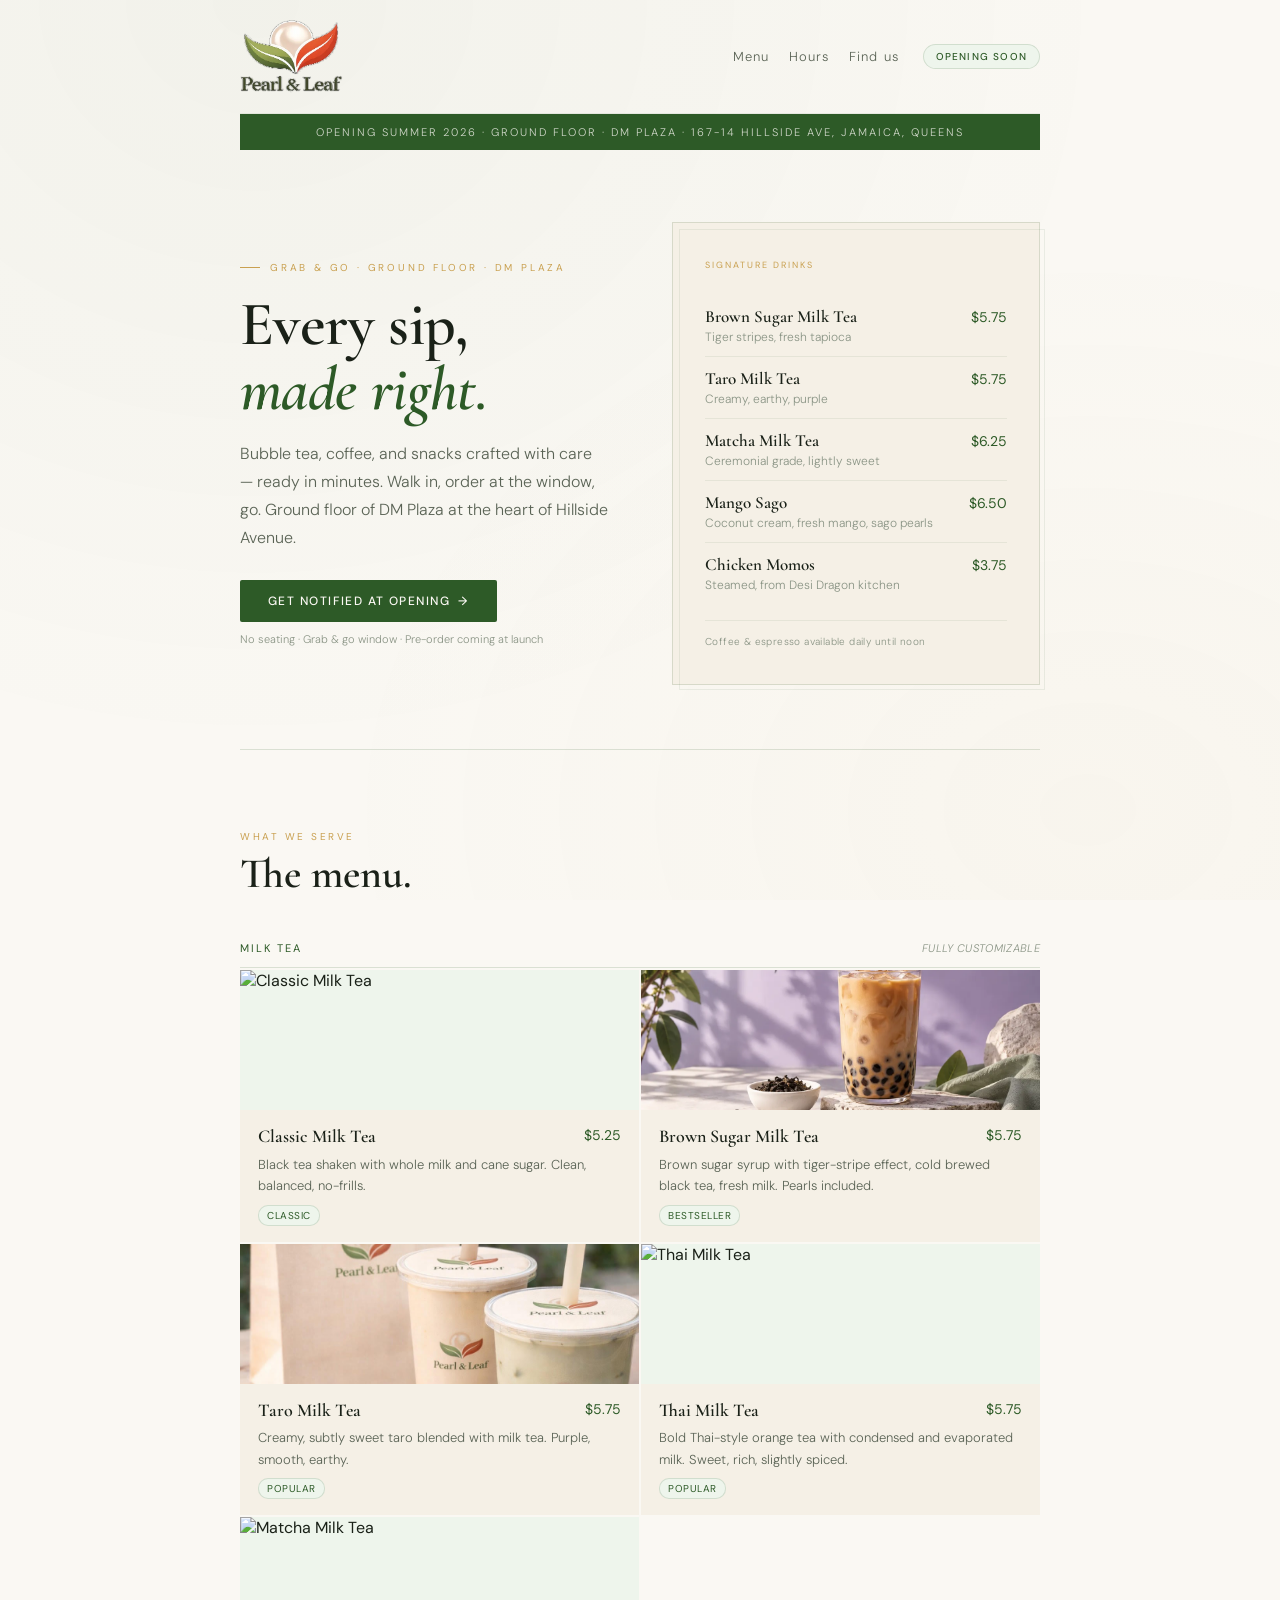
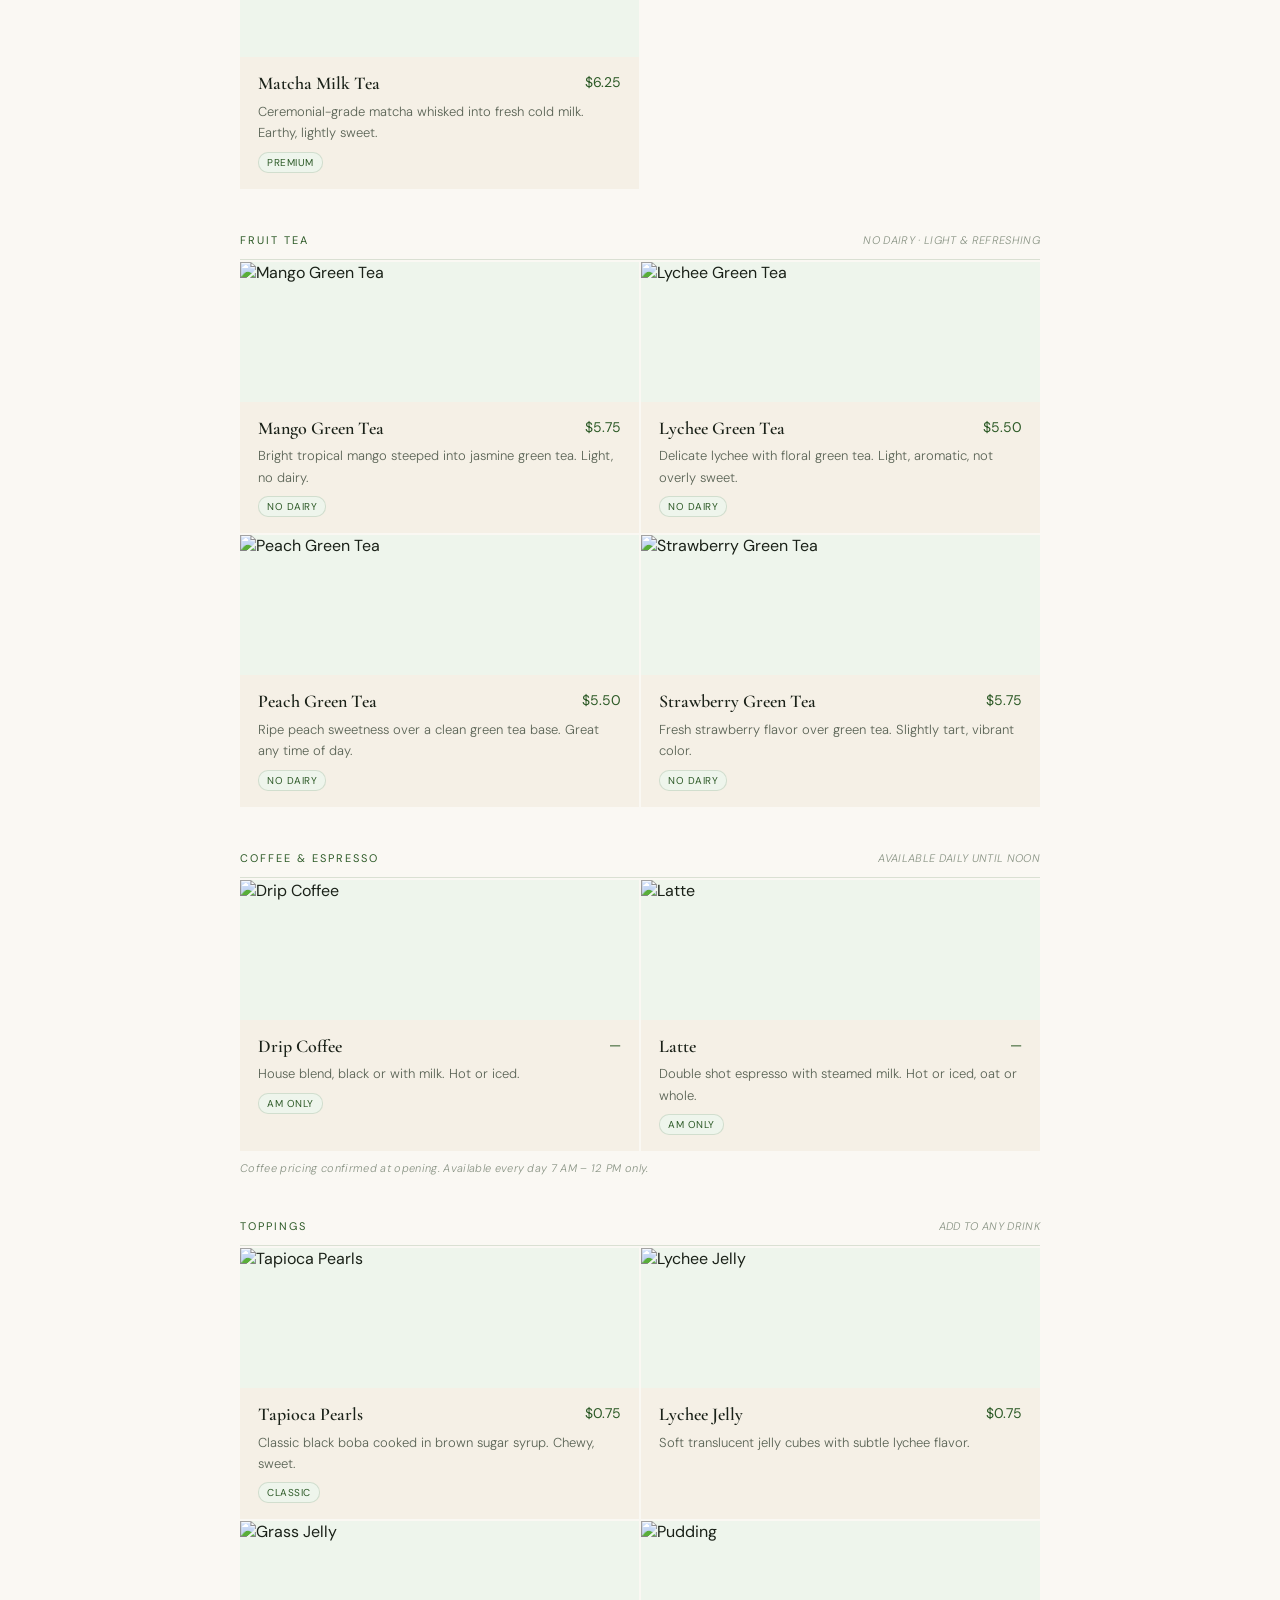
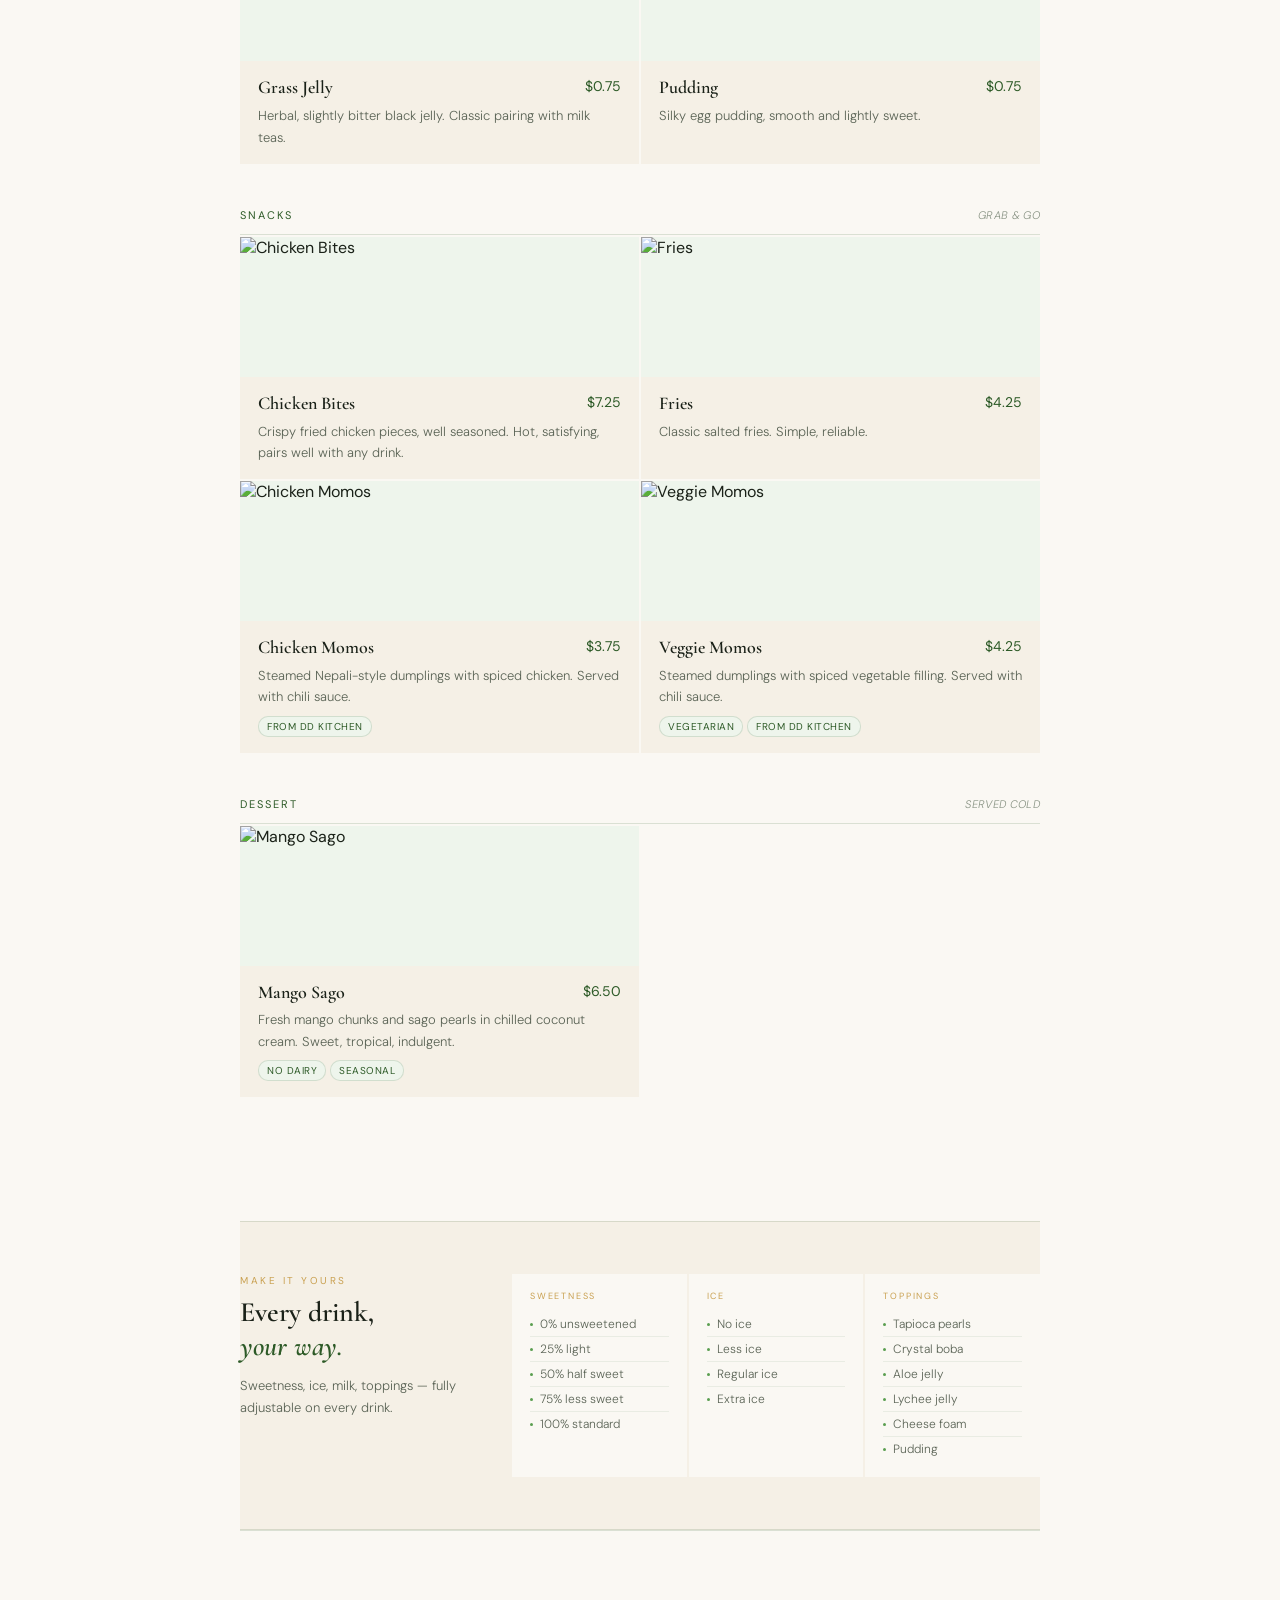
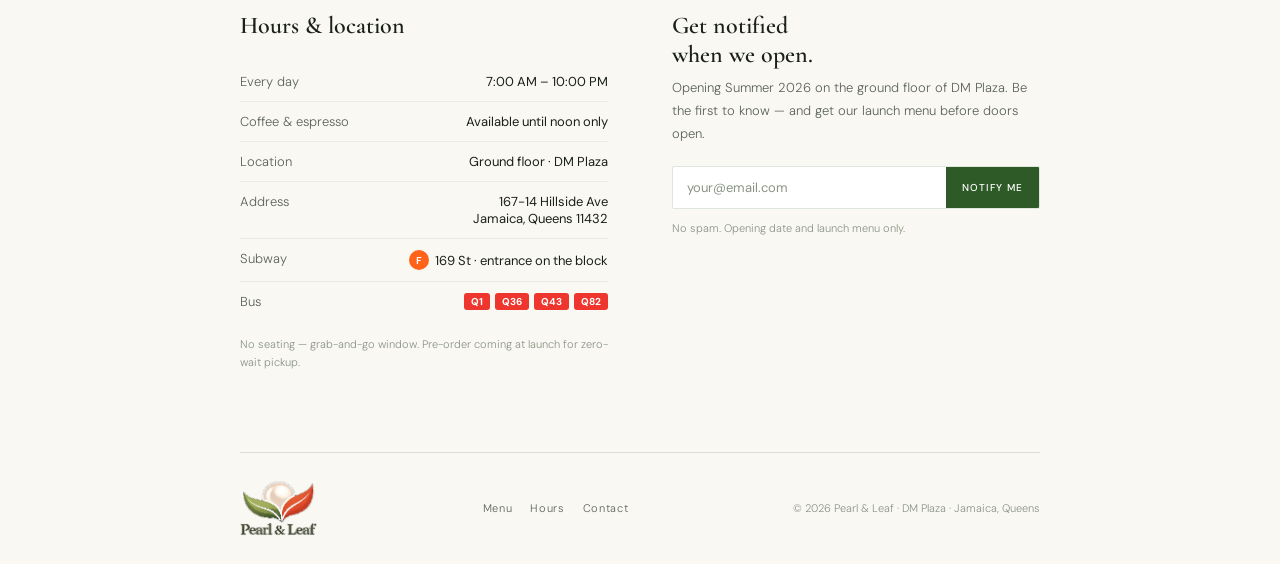
==== commit 024e9c2f: "Use Pearl & Leaf brand logo and repair missing images" ====
--- a/index.html
+++ b/index.html
@@ -1,6 +1,14 @@
 <!DOCTYPE html>
 <html lang="en">
 <head>
+<!-- Google tag (gtag.js) -->
+<script async src="https://www.googletagmanager.com/gtag/js?id=G-MJ1SE2ZFFW"></script>
+<script>
+  window.dataLayer = window.dataLayer || [];
+  function gtag(){dataLayer.push(arguments);}
+  gtag('js', new Date());
+  gtag('config', 'G-MJ1SE2ZFFW');
+</script>
 <meta charset="UTF-8">
 <meta name="viewport" content="width=device-width, initial-scale=1.0">
 <title>Pearl & Leaf — Bubble Tea | Jamaica, Queens</title>
@@ -31,7 +39,8 @@
 
   /* NAV */
   nav{padding:20px 0;display:flex;align-items:center;justify-content:space-between;border-bottom:1px solid var(--forest-border-light)}
-  .nav-logo{height:52px;width:auto;display:block}
+  .nav-logo-frame{display:block;position:relative;width:105px;height:73px;overflow:hidden}
+  .nav-logo{position:absolute;display:block;width:200px;height:auto;left:-48px;top:-27px}
   .nav-right{display:flex;align-items:center;gap:24px}
   .nav-links{display:flex;gap:20px}
   .nav-links a{font-size:13px;font-weight:300;letter-spacing:.08em;color:var(--mid);text-decoration:none;transition:color .2s}
@@ -126,7 +135,8 @@
   /* FOOTER */
   footer{border-top:1px solid var(--border);padding:28px 0}
   .footer-inner{display:flex;align-items:center;justify-content:space-between;flex-wrap:wrap;gap:12px}
-  .footer-logo{height:32px;width:auto}
+  .footer-logo-frame{display:block;position:relative;width:78px;height:55px;overflow:hidden}
+  .footer-logo{position:absolute;display:block;width:150px;height:auto;left:-36px;top:-20px}
   .footer-links{display:flex;gap:18px}
   .footer-links a{font-size:11px;font-weight:300;color:var(--mid);text-decoration:none;letter-spacing:.06em}
   .footer-links a:hover{color:var(--forest)}
@@ -162,7 +172,7 @@
 <div class="container">
 
   <nav>
-    <a href="index.html"><img src="[data-uri]" alt="Pearl & Leaf" class="nav-logo"></a>
+    <a href="index.html"><span class="nav-logo-frame"><img src="logo.webp" alt="Pearl & Leaf" class="nav-logo"></span></a>
     <div class="nav-right">
       <div class="nav-links">
         <a href="#menu">Menu</a>
@@ -222,8 +232,8 @@
       <div class="cat-label"><span>Milk Tea</span><span class="cat-note">Fully customizable</span></div>
       <div class="menu-grid">
         <div class="dish"><img class="dish-img" src="https://images.unsplash.com/photo-1558857563-b371033873b8?w=400&q=75&fit=crop" alt="Classic Milk Tea" loading="lazy"><div class="dish-body"><div class="dish-top"><div class="dish-name">Classic Milk Tea</div><div class="dish-price">$5.25</div></div><div class="dish-desc">Black tea shaken with whole milk and cane sugar. Clean, balanced, no-frills.</div><div class="dish-tags"><span class="dtag">Classic</span></div></div></div>
-        <div class="dish"><img class="dish-img" src="https://images.unsplash.com/photo-1627391554840-a8cddb8a0912?w=400&q=75&fit=crop" alt="Brown Sugar Milk Tea" loading="lazy"><div class="dish-body"><div class="dish-top"><div class="dish-name">Brown Sugar Milk Tea</div><div class="dish-price">$5.75</div></div><div class="dish-desc">Brown sugar syrup with tiger-stripe effect, cold brewed black tea, fresh milk. Pearls included.</div><div class="dish-tags"><span class="dtag">Bestseller</span></div></div></div>
-        <div class="dish"><img class="dish-img" src="https://images.unsplash.com/photo-1640505611044-b283e4dc98ed?w=400&q=75&fit=crop" alt="Taro Milk Tea" loading="lazy"><div class="dish-body"><div class="dish-top"><div class="dish-name">Taro Milk Tea</div><div class="dish-price">$5.75</div></div><div class="dish-desc">Creamy, subtly sweet taro blended with milk tea. Purple, smooth, earthy.</div><div class="dish-tags"><span class="dtag">Popular</span></div></div></div>
+        <div class="dish"><img class="dish-img" src="milk-tea-concept.webp" alt="Illustrative iced milk tea with tapioca pearls" loading="lazy"><div class="dish-body"><div class="dish-top"><div class="dish-name">Brown Sugar Milk Tea</div><div class="dish-price">$5.75</div></div><div class="dish-desc">Brown sugar syrup with tiger-stripe effect, cold brewed black tea, fresh milk. Pearls included.</div><div class="dish-tags"><span class="dtag">Bestseller</span></div></div></div>
+        <div class="dish"><img class="dish-img" src="cups-and-bags-concept.jpg" alt="Pearl & Leaf branded cups and bag concept" loading="lazy"><div class="dish-body"><div class="dish-top"><div class="dish-name">Taro Milk Tea</div><div class="dish-price">$5.75</div></div><div class="dish-desc">Creamy, subtly sweet taro blended with milk tea. Purple, smooth, earthy.</div><div class="dish-tags"><span class="dtag">Popular</span></div></div></div>
         <div class="dish"><img class="dish-img" src="https://images.unsplash.com/photo-1571091718767-18b5b1457add?w=400&q=75&fit=crop" alt="Thai Milk Tea" loading="lazy"><div class="dish-body"><div class="dish-top"><div class="dish-name">Thai Milk Tea</div><div class="dish-price">$5.75</div></div><div class="dish-desc">Bold Thai-style orange tea with condensed and evaporated milk. Sweet, rich, slightly spiced.</div><div class="dish-tags"><span class="dtag">Popular</span></div></div></div>
         <div class="dish"><img class="dish-img" src="https://images.unsplash.com/photo-1515823662972-da6a2e4d3002?w=400&q=75&fit=crop" alt="Matcha Milk Tea" loading="lazy"><div class="dish-body"><div class="dish-top"><div class="dish-name">Matcha Milk Tea</div><div class="dish-price">$6.25</div></div><div class="dish-desc">Ceremonial-grade matcha whisked into fresh cold milk. Earthy, lightly sweet.</div><div class="dish-tags"><span class="dtag">Premium</span></div></div></div>
       </div>
@@ -350,7 +360,7 @@
 
   <footer>
     <div class="footer-inner">
-      <img src="[data-uri]" alt="Pearl & Leaf" class="footer-logo">
+      <span class="footer-logo-frame"><img src="logo.webp" alt="Pearl & Leaf" class="footer-logo"></span>
       <div class="footer-links">
         <a href="#menu">Menu</a>
         <a href="#info">Hours</a>
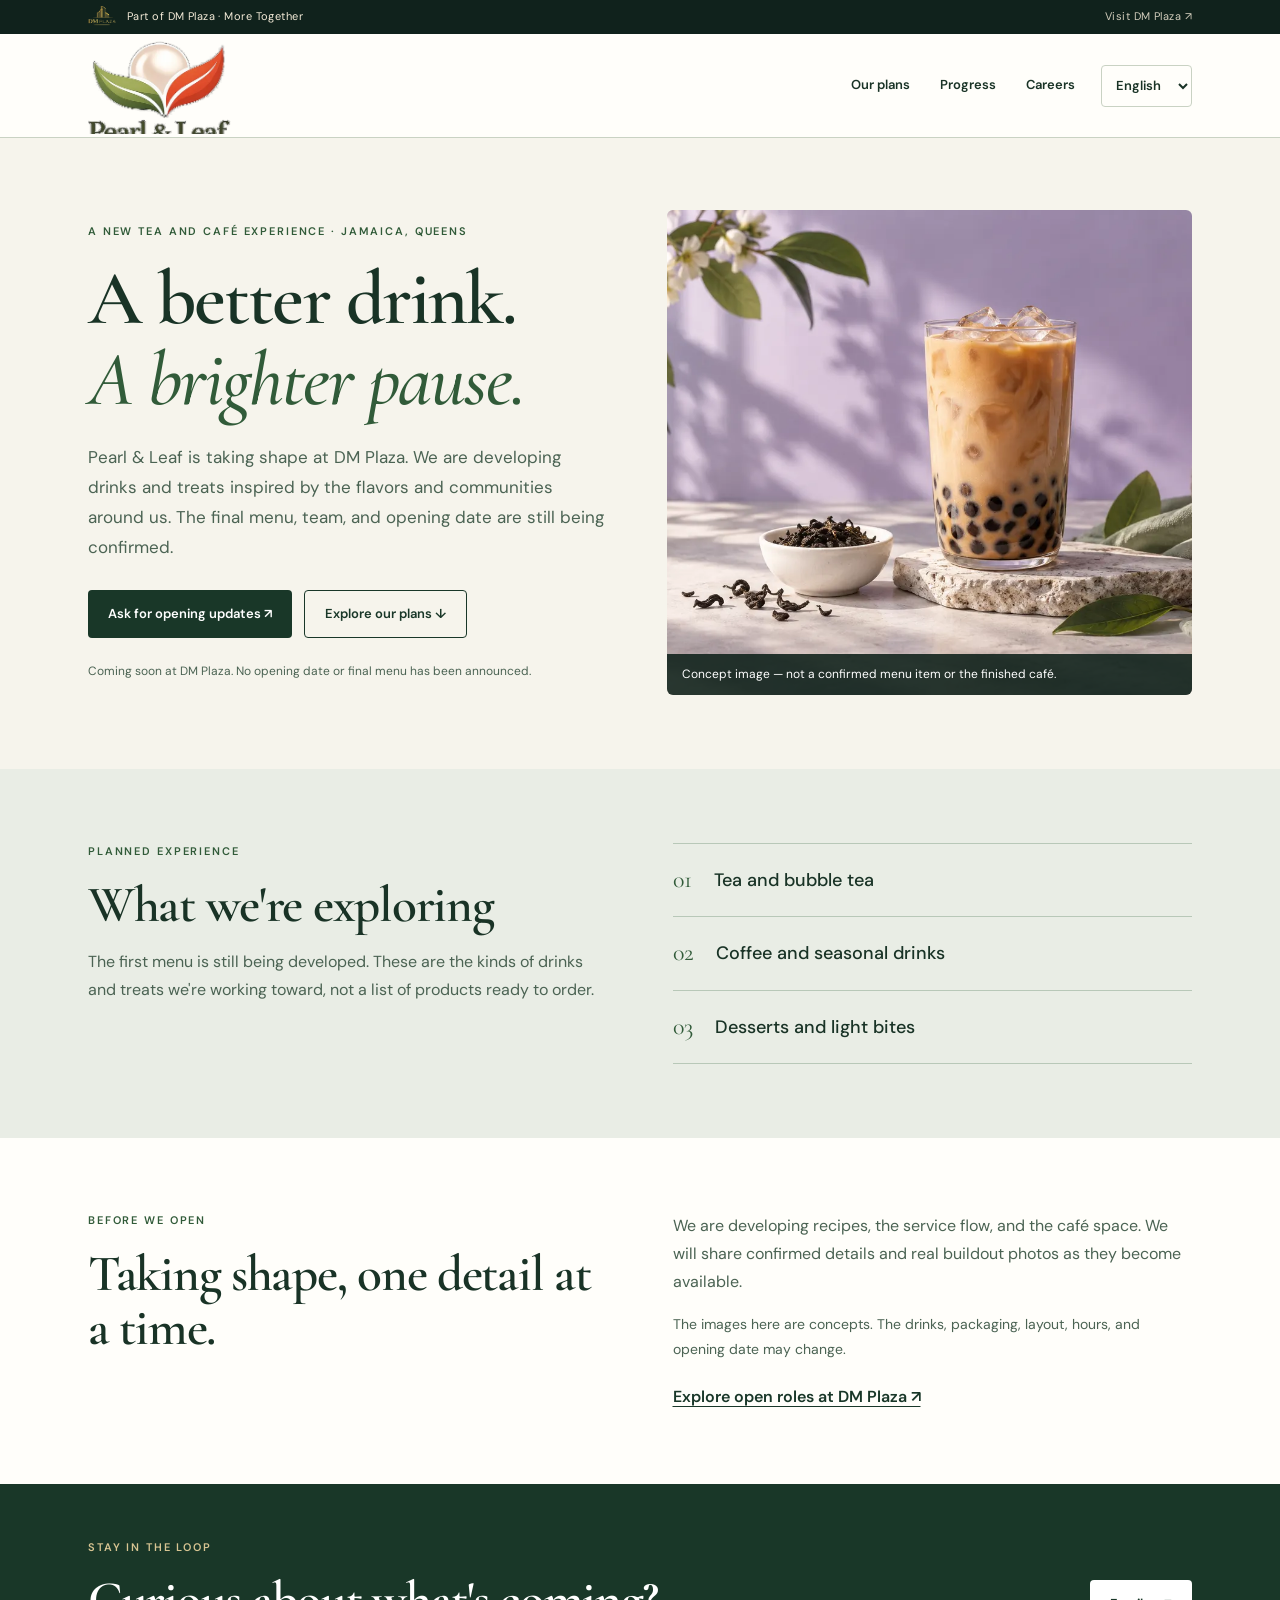
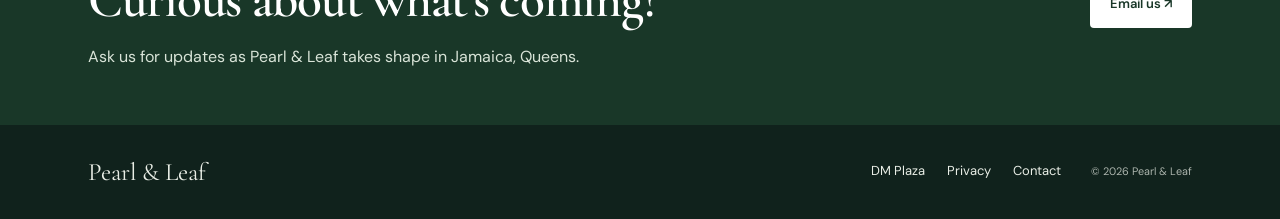
==== commit 72c4c411: "Align Pearl and Leaf site with DM Plaza pre-opening microsites" ====
--- a/index.html
+++ b/index.html
@@ -1,381 +1,122 @@
-<!DOCTYPE html>
+<!doctype html>
 <html lang="en">
 <head>
-<!-- Google tag (gtag.js) -->
-<script async src="https://www.googletagmanager.com/gtag/js?id=G-MJ1SE2ZFFW"></script>
-<script>
-  window.dataLayer = window.dataLayer || [];
-  function gtag(){dataLayer.push(arguments);}
-  gtag('js', new Date());
-  gtag('config', 'G-MJ1SE2ZFFW');
-</script>
-<meta charset="UTF-8">
-<meta name="viewport" content="width=device-width, initial-scale=1.0">
-<title>Pearl & Leaf — Bubble Tea | Jamaica, Queens</title>
-<link rel="preconnect" href="https://fonts.googleapis.com">
-<link href="https://fonts.googleapis.com/css2?family=Cormorant+Garamond:ital,wght@0,400;0,600;1,400;1,600&family=DM+Sans:wght@300;400;500&display=swap" rel="stylesheet">
-<style>
-  *,*::before,*::after{box-sizing:border-box;margin:0;padding:0}
-  :root{
-    --forest:#2d5a27;
-    --forest-mid:#3d7a35;
-    --forest-light:#5a9e50;
-    --forest-pale:#eef5ec;
-    --forest-border:rgba(45,90,39,0.15);
-    --forest-border-light:rgba(45,90,39,0.08);
-    --gold:#c9a050;
-    --gold-light:#e8d5a3;
-    --cream:#faf8f3;
-    --warm:#f5f0e6;
-    --dark:#1a2118;
-    --mid:#5a6355;
-    --light:#8a9485;
-    --border:rgba(45,90,39,0.15);
-  }
-  html{scroll-behavior:smooth}
-  body{font-family:'DM Sans',sans-serif;background:var(--cream);color:var(--dark);min-height:100vh;overflow-x:hidden}
-  body::before{content:'';position:fixed;inset:0;background:radial-gradient(ellipse at 20% 0%,rgba(45,90,39,0.04) 0%,transparent 60%),radial-gradient(ellipse at 85% 90%,rgba(201,160,80,0.03) 0%,transparent 50%);pointer-events:none;z-index:0}
-  .container{max-width:880px;margin:0 auto;padding:0 40px;position:relative;z-index:1}
-
-  /* NAV */
-  nav{padding:20px 0;display:flex;align-items:center;justify-content:space-between;border-bottom:1px solid var(--forest-border-light)}
-  .nav-logo-frame{display:block;position:relative;width:105px;height:73px;overflow:hidden}
-  .nav-logo{position:absolute;display:block;width:200px;height:auto;left:-48px;top:-27px}
-  .nav-right{display:flex;align-items:center;gap:24px}
-  .nav-links{display:flex;gap:20px}
-  .nav-links a{font-size:13px;font-weight:300;letter-spacing:.08em;color:var(--mid);text-decoration:none;transition:color .2s}
-  .nav-links a:hover{color:var(--forest)}
-  .nav-badge{font-size:10px;font-weight:500;letter-spacing:.12em;text-transform:uppercase;color:var(--forest);background:var(--forest-pale);border:1px solid var(--border);padding:5px 12px;border-radius:20px;white-space:nowrap}
-
-  /* OPENING BAR */
-  .opening-bar{background:var(--forest);padding:11px;text-align:center}
-  .opening-bar p{font-size:11px;font-weight:300;letter-spacing:.18em;text-transform:uppercase;color:rgba(250,248,243,.8)}
-
-  /* HERO */
-  .hero{padding:72px 0 64px;display:grid;grid-template-columns:1fr 1fr;gap:64px;align-items:center;border-bottom:1px solid var(--border)}
-  .hero-eyebrow{font-size:10px;font-weight:400;letter-spacing:.28em;text-transform:uppercase;color:var(--gold);margin-bottom:18px;display:flex;align-items:center;gap:10px}
-  .hero-eyebrow::before{content:'';width:20px;height:1px;background:var(--gold)}
-  h1{font-family:'Cormorant Garamond',serif;font-size:clamp(42px,5.5vw,62px);font-weight:600;line-height:1.05;color:var(--dark);letter-spacing:-.01em;margin-bottom:18px}
-  h1 em{font-style:italic;color:var(--forest)}
-  .hero-desc{font-size:16px;font-weight:300;line-height:1.75;color:var(--mid);margin-bottom:28px}
-  .hero-cta{display:inline-flex;align-items:center;gap:8px;font-size:12px;font-weight:500;letter-spacing:.12em;text-transform:uppercase;color:var(--cream);background:var(--forest);padding:13px 28px;border-radius:2px;text-decoration:none;transition:background .2s}
-  .hero-cta:hover{background:var(--forest-mid)}
-  .hero-cta::after{content:'→'}
-  .hero-note{font-size:11px;font-weight:300;color:var(--light);margin-top:10px}
-
-  /* Hero menu card */
-  .hero-card{background:var(--warm);border:1px solid var(--border);padding:36px 32px;position:relative}
-  .hero-card::after{content:'';position:absolute;top:6px;left:6px;right:-6px;bottom:-6px;border:1px solid var(--forest-border-light);z-index:-1}
-  .hcard-label{font-size:9px;letter-spacing:.22em;text-transform:uppercase;color:var(--gold);margin-bottom:24px}
-  .hcard-item{display:flex;justify-content:space-between;align-items:baseline;padding:11px 0;border-bottom:1px solid var(--forest-border-light)}
-  .hcard-item:last-of-type{border-bottom:none}
-  .hcard-name{font-family:'Cormorant Garamond',serif;font-size:17px;font-weight:600;color:var(--dark)}
-  .hcard-sub{font-size:12px;font-weight:300;color:var(--light);margin-top:2px}
-  .hcard-price{font-size:14px;font-weight:400;color:var(--forest);white-space:nowrap;flex-shrink:0}
-  .hcard-footer{font-size:10px;font-weight:300;color:var(--light);margin-top:16px;padding-top:14px;border-top:1px solid var(--forest-border-light);letter-spacing:.04em}
-
-  /* MENU SECTION */
-  .menu{padding:80px 0}
-  .section-head{margin-bottom:44px}
-  .section-eyebrow{font-size:10px;letter-spacing:.25em;text-transform:uppercase;color:var(--gold);margin-bottom:8px}
-  h2{font-family:'Cormorant Garamond',serif;font-size:clamp(28px,4vw,42px);font-weight:600;color:var(--dark);line-height:1.1}
-  h2 em{font-style:italic;color:var(--forest)}
-
-  .menu-block{margin-bottom:44px}
-  .cat-label{font-size:11px;letter-spacing:.18em;text-transform:uppercase;color:var(--forest);padding-bottom:12px;border-bottom:1px solid var(--border);margin-bottom:2px;display:flex;justify-content:space-between;align-items:center}
-  .cat-note{font-size:11px;font-weight:300;color:var(--light);font-style:italic;letter-spacing:.03em}
-  .menu-grid{display:grid;grid-template-columns:1fr 1fr;gap:2px;margin-top:2px}
-  .dish{background:var(--warm);transition:background .15s;overflow:hidden}
-  .dish:hover{background:var(--forest-pale)}
-  .dish-img{width:100%;height:140px;object-fit:cover;display:block;background:var(--forest-pale)}
-  .dish-img-placeholder{width:100%;height:140px;background:linear-gradient(135deg,var(--forest-pale) 0%,rgba(45,90,39,0.08) 100%);display:flex;align-items:center;justify-content:center}
-  .dish-body{padding:16px 18px}
-  .dish-top{display:flex;justify-content:space-between;align-items:flex-start;gap:10px;margin-bottom:6px}
-  .dish-name{font-family:'Cormorant Garamond',serif;font-size:18px;font-weight:600;color:var(--dark);line-height:1.2}
-  .dish-price{font-size:14px;font-weight:400;color:var(--forest);white-space:nowrap;flex-shrink:0}
-  .dish-desc{font-size:13px;font-weight:300;color:var(--mid);line-height:1.65}
-  .dish-tags{display:flex;gap:4px;margin-top:8px;flex-wrap:wrap}
-  .dtag{font-size:10px;letter-spacing:.05em;text-transform:uppercase;background:var(--forest-pale);color:var(--forest);border:1px solid var(--border);padding:3px 8px;border-radius:10px}
-
-  /* CUSTOMIZE */
-  .customize{background:var(--warm);border-top:1px solid var(--border);border-bottom:1px solid var(--border);padding:52px 0}
-  .cust-inner{display:grid;grid-template-columns:220px 1fr;gap:52px;align-items:start}
-  .cust-title{font-family:'Cormorant Garamond',serif;font-size:28px;font-weight:600;color:var(--dark);margin-bottom:10px}
-  .cust-title em{font-style:italic;color:var(--forest)}
-  .cust-desc{font-size:13px;font-weight:300;color:var(--mid);line-height:1.7}
-  .cust-opts{display:grid;grid-template-columns:repeat(3,1fr);gap:2px}
-  .opt{background:var(--cream);padding:16px 18px}
-  .opt-label{font-size:9px;letter-spacing:.2em;text-transform:uppercase;color:var(--gold);margin-bottom:10px}
-  .opt-item{font-size:12px;font-weight:300;color:var(--mid);padding:4px 0;border-bottom:1px solid var(--forest-border-light);display:flex;align-items:center;gap:7px}
-  .opt-item:last-child{border-bottom:none}
-  .opt-item::before{content:'';width:3px;height:3px;background:var(--forest-light);border-radius:50%;flex-shrink:0}
-
-  /* INFO + NOTIFY */
-  .info{padding:80px 0;display:grid;grid-template-columns:1fr 1fr;gap:64px;border-top:1px solid var(--border)}
-  .info-block h3{font-family:'Cormorant Garamond',serif;font-size:24px;font-weight:600;color:var(--dark);margin-bottom:22px}
-  .info-row{display:flex;justify-content:space-between;padding:11px 0;border-bottom:1px solid var(--forest-border-light);font-size:13px}
-  .info-row:last-of-type{border-bottom:none}
-  .info-lbl{font-weight:300;color:var(--mid)}
-  .info-val{font-weight:400;color:var(--dark);text-align:right}
-  .transit-badge{display:inline-flex;align-items:center;justify-content:center;width:20px;height:20px;border-radius:50%;font-size:10px;font-weight:700;color:white}
-  .f-train{background:#FF6319}
-  .bus-badge{background:#EE352E;color:white;font-size:10px;font-weight:700;padding:2px 7px;border-radius:3px}
-  .info-note{font-size:11px;font-weight:300;color:var(--light);margin-top:14px;line-height:1.65}
-
-  .notify-block h3{font-family:'Cormorant Garamond',serif;font-size:24px;font-weight:600;color:var(--dark);margin-bottom:8px}
-  .notify-block p{font-size:13px;font-weight:300;color:var(--mid);line-height:1.75;margin-bottom:20px}
-  .nform{display:flex;border:1px solid var(--border);border-radius:2px;overflow:hidden;background:white}
-  .nform input{flex:1;border:none;outline:none;padding:12px 14px;font-family:'DM Sans',sans-serif;font-size:13px;color:var(--dark);background:transparent}
-  .nform input::placeholder{color:var(--light)}
-  .nform button{background:var(--forest);color:white;border:none;font-family:'DM Sans',sans-serif;font-size:10px;font-weight:500;letter-spacing:.1em;text-transform:uppercase;padding:12px 16px;cursor:pointer;transition:background .2s;white-space:nowrap}
-  .nform button:hover{background:var(--forest-mid)}
-  .nsuccess{display:none;font-size:13px;color:var(--forest);margin-top:10px;font-family:'Cormorant Garamond',serif;font-style:italic;font-size:16px}
-  .nsuccess.show{display:block}
-
-  /* FOOTER */
-  footer{border-top:1px solid var(--border);padding:28px 0}
-  .footer-inner{display:flex;align-items:center;justify-content:space-between;flex-wrap:wrap;gap:12px}
-  .footer-logo-frame{display:block;position:relative;width:78px;height:55px;overflow:hidden}
-  .footer-logo{position:absolute;display:block;width:150px;height:auto;left:-36px;top:-20px}
-  .footer-links{display:flex;gap:18px}
-  .footer-links a{font-size:11px;font-weight:300;color:var(--mid);text-decoration:none;letter-spacing:.06em}
-  .footer-links a:hover{color:var(--forest)}
-  .footer-copy{font-size:11px;color:var(--light);font-weight:300}
-
-  /* ANIM */
-  @keyframes fadeUp{from{opacity:0;transform:translateY(18px)}to{opacity:1;transform:translateY(0)}}
-  .fade-up{opacity:0;animation:fadeUp .7s ease forwards}
-  .fade-up:nth-child(1){animation-delay:.05s}.fade-up:nth-child(2){animation-delay:.15s}.fade-up:nth-child(3){animation-delay:.25s}
-
-  @media(max-width:700px){
-    .container{padding:0 20px}
-    .hero,.info{grid-template-columns:1fr;gap:40px;padding:48px 0 40px}
-    .menu-grid{grid-template-columns:1fr 1fr}
-    .dish-img,.dish-img-placeholder{height:110px}
-    .dish-body{padding:12px 14px}
-    .dish-name{font-size:16px}
-    .dish-desc{font-size:12px}
-    .cust-inner{grid-template-columns:1fr}
-    .cust-opts{grid-template-columns:1fr 1fr}
-    .nav-links{display:none}
-    footer .footer-inner{flex-direction:column;align-items:flex-start}
-    h1{font-size:clamp(36px,10vw,52px)}
-    .cat-label{font-size:10px}
-  }
-  @media(max-width:420px){
-    .menu-grid{grid-template-columns:1fr}
-    .dish-img,.dish-img-placeholder{height:160px}
-  }
-</style>
+  <meta charset="utf-8">
+  <meta name="viewport" content="width=device-width, initial-scale=1">
+  <meta name="theme-color" content="#193728">
+  <meta name="description" content="Pearl & Leaf is a tea and café experience taking shape at DM Plaza in Jamaica, Queens. Explore the plans and follow its progress toward opening.">
+  <link rel="canonical" href="https://www.pearlandleafnyc.com/">
+  <link rel="icon" href="logo.webp" type="image/webp">
+  <link rel="preconnect" href="https://fonts.googleapis.com">
+  <link rel="preconnect" href="https://fonts.gstatic.com" crossorigin>
+  <link href="https://fonts.googleapis.com/css2?family=Cormorant+Garamond:wght@500;600&family=DM+Sans:wght@400;500;600&family=Noto+Sans+Bengali:wght@400;500;600&display=swap" rel="stylesheet">
+  <link rel="stylesheet" href="site.css">
+  <title>Pearl & Leaf | Coming Soon at DM Plaza</title>
+  <!-- Google tag (gtag.js) -->
+  <script async src="https://www.googletagmanager.com/gtag/js?id=G-MJ1SE2ZFFW"></script>
+  <script>
+    window.dataLayer = window.dataLayer || [];
+    function gtag(){dataLayer.push(arguments);}
+    gtag('js', new Date());
+    gtag('config', 'G-MJ1SE2ZFFW');
+  </script>
+  <script src="site.js" defer></script>
 </head>
 <body>
-<div class="container">
-
-  <nav>
-    <a href="index.html"><span class="nav-logo-frame"><img src="logo.webp" alt="Pearl & Leaf" class="nav-logo"></span></a>
-    <div class="nav-right">
-      <div class="nav-links">
-        <a href="#menu">Menu</a>
-        <a href="#info">Hours</a>
-        <a href="#info">Find us</a>
+  <a class="skip-link" href="#main" data-i18n="skip">Skip to content</a>
+  <div class="plaza-bar">
+    <a href="https://www.dhanmondiplaza.com/" aria-label="Visit DM Plaza">
+      <span class="plaza-logo-frame"><img src="dm-plaza-logo.webp" alt="" width="614" height="409"></span>
+      <span data-i18n="parent">Part of DM Plaza · More Together</span>
+    </a>
+    <a class="plaza-visit" href="https://www.dhanmondiplaza.com/" data-i18n="visit">Visit DM Plaza ↗</a>
+  </div>
+  <header class="site-header">
+    <div class="header-inner">
+      <a class="brand-logo" href="/" aria-label="Pearl & Leaf home">
+        <img src="logo.webp" alt="Pearl & Leaf" width="614" height="409">
+      </a>
+      <nav aria-label="Main navigation">
+        <a href="#vision" data-i18n="navVision">Our plans</a>
+        <a href="#progress" data-i18n="navProgress">Progress</a>
+        <a href="https://www.dhanmondiplaza.com/careers" data-i18n="navCareers">Careers</a>
+      </nav>
+      <label class="language">
+        <span class="sr-only" data-i18n="languageLabel">Language</span>
+        <select id="language" aria-label="Language">
+          <option value="en">English</option>
+          <option value="bn">বাংলা</option>
+          <option value="es">Español</option>
+          <option value="zh-CN">中文</option>
+        </select>
+      </label>
+    </div>
+  </header>
+  <main id="main">
+    <section class="hero wrap" aria-labelledby="hero-title">
+      <div class="hero-copy">
+        <p class="eyebrow" data-i18n="eyebrow">A new tea and café experience · Jamaica, Queens</p>
+        <h1 id="hero-title" data-i18n-html="headline">A better drink.<br><em>A brighter pause.</em></h1>
+        <p class="intro" data-i18n="intro">Pearl & Leaf is taking shape at DM Plaza. We are developing drinks and treats inspired by the flavors and communities around us. The final menu, team, and opening date are still being confirmed.</p>
+        <div class="actions">
+          <a class="button primary" href="mailto:info@dhanmondiplaza.com?subject=Pearl%20%26%20Leaf%20opening%20updates" data-i18n="contact">Ask for opening updates ↗</a>
+          <a class="button secondary" href="#vision" data-i18n="explore">Explore our plans ↓</a>
+        </div>
+        <p class="hero-note" data-i18n="note">Coming soon at DM Plaza. No opening date or final menu has been announced.</p>
       </div>
-      <div class="nav-badge">Opening Soon</div>
-    </div>
-  </nav>
-
-  <div class="opening-bar">
-    <p>Opening Summer 2026 · Ground floor · DM Plaza · 167-14 Hillside Ave, Jamaica, Queens</p>
-  </div>
-
-  <section class="hero">
-    <div>
-      <div class="hero-eyebrow fade-up">Grab &amp; go · Ground floor · DM Plaza</div>
-      <h1 class="fade-up">Every sip,<br><em>made right.</em></h1>
-      <p class="hero-desc fade-up">Bubble tea, coffee, and snacks crafted with care — ready in minutes. Walk in, order at the window, go. Ground floor of DM Plaza at the heart of Hillside Avenue.</p>
-      <a href="#info" class="hero-cta fade-up">Get notified at opening</a>
-      <p class="hero-note">No seating · Grab &amp; go window · Pre-order coming at launch</p>
-    </div>
-    <div class="hero-card fade-up">
-      <div class="hcard-label">Signature drinks</div>
-      <div class="hcard-item">
-        <div><div class="hcard-name">Brown Sugar Milk Tea</div><div class="hcard-sub">Tiger stripes, fresh tapioca</div></div>
-        <div class="hcard-price">$5.75</div>
+      <figure class="hero-image">
+        <img src="milk-tea-concept.webp" alt="Illustrative iced tea drink with tapioca pearls" width="1200" height="800" fetchpriority="high">
+        <figcaption data-i18n="concept">Concept image — not a confirmed menu item or the finished café.</figcaption>
+      </figure>
+    </section>
+    <section class="section vision" id="vision" aria-labelledby="vision-title">
+      <div class="wrap section-grid">
+        <div>
+          <p class="eyebrow" data-i18n="planned">Planned experience</p>
+          <h2 id="vision-title" data-i18n="visionTitle">What we're exploring</h2>
+          <p class="section-lead" data-i18n="visionIntro">The first menu is still being developed. These are the kinds of drinks and treats we're working toward, not a list of products ready to order.</p>
+        </div>
+        <ul class="offer-list">
+          <li><span>01</span><strong data-i18n="offer1">Tea and bubble tea</strong></li>
+          <li><span>02</span><strong data-i18n="offer2">Coffee and seasonal drinks</strong></li>
+          <li><span>03</span><strong data-i18n="offer3">Desserts and light bites</strong></li>
+        </ul>
       </div>
-      <div class="hcard-item">
-        <div><div class="hcard-name">Taro Milk Tea</div><div class="hcard-sub">Creamy, earthy, purple</div></div>
-        <div class="hcard-price">$5.75</div>
-      </div>
-      <div class="hcard-item">
-        <div><div class="hcard-name">Matcha Milk Tea</div><div class="hcard-sub">Ceremonial grade, lightly sweet</div></div>
-        <div class="hcard-price">$6.25</div>
-      </div>
-      <div class="hcard-item">
-        <div><div class="hcard-name">Mango Sago</div><div class="hcard-sub">Coconut cream, fresh mango, sago pearls</div></div>
-        <div class="hcard-price">$6.50</div>
-      </div>
-      <div class="hcard-item">
-        <div><div class="hcard-name">Chicken Momos</div><div class="hcard-sub">Steamed, from Desi Dragon kitchen</div></div>
-        <div class="hcard-price">$3.75</div>
-      </div>
-      <p class="hcard-footer">Coffee &amp; espresso available daily until noon</p>
-    </div>
-  </section>
-
-  <!-- MENU -->
-  <section class="menu" id="menu">
-    <div class="section-head">
-      <div class="section-eyebrow">What we serve</div>
-      <h2>The menu.</h2>
-    </div>
-
-    <div class="menu-block">
-      <div class="cat-label"><span>Milk Tea</span><span class="cat-note">Fully customizable</span></div>
-      <div class="menu-grid">
-        <div class="dish"><img class="dish-img" src="https://images.unsplash.com/photo-1558857563-b371033873b8?w=400&q=75&fit=crop" alt="Classic Milk Tea" loading="lazy"><div class="dish-body"><div class="dish-top"><div class="dish-name">Classic Milk Tea</div><div class="dish-price">$5.25</div></div><div class="dish-desc">Black tea shaken with whole milk and cane sugar. Clean, balanced, no-frills.</div><div class="dish-tags"><span class="dtag">Classic</span></div></div></div>
-        <div class="dish"><img class="dish-img" src="milk-tea-concept.webp" alt="Illustrative iced milk tea with tapioca pearls" loading="lazy"><div class="dish-body"><div class="dish-top"><div class="dish-name">Brown Sugar Milk Tea</div><div class="dish-price">$5.75</div></div><div class="dish-desc">Brown sugar syrup with tiger-stripe effect, cold brewed black tea, fresh milk. Pearls included.</div><div class="dish-tags"><span class="dtag">Bestseller</span></div></div></div>
-        <div class="dish"><img class="dish-img" src="cups-and-bags-concept.jpg" alt="Pearl & Leaf branded cups and bag concept" loading="lazy"><div class="dish-body"><div class="dish-top"><div class="dish-name">Taro Milk Tea</div><div class="dish-price">$5.75</div></div><div class="dish-desc">Creamy, subtly sweet taro blended with milk tea. Purple, smooth, earthy.</div><div class="dish-tags"><span class="dtag">Popular</span></div></div></div>
-        <div class="dish"><img class="dish-img" src="https://images.unsplash.com/photo-1571091718767-18b5b1457add?w=400&q=75&fit=crop" alt="Thai Milk Tea" loading="lazy"><div class="dish-body"><div class="dish-top"><div class="dish-name">Thai Milk Tea</div><div class="dish-price">$5.75</div></div><div class="dish-desc">Bold Thai-style orange tea with condensed and evaporated milk. Sweet, rich, slightly spiced.</div><div class="dish-tags"><span class="dtag">Popular</span></div></div></div>
-        <div class="dish"><img class="dish-img" src="https://images.unsplash.com/photo-1515823662972-da6a2e4d3002?w=400&q=75&fit=crop" alt="Matcha Milk Tea" loading="lazy"><div class="dish-body"><div class="dish-top"><div class="dish-name">Matcha Milk Tea</div><div class="dish-price">$6.25</div></div><div class="dish-desc">Ceremonial-grade matcha whisked into fresh cold milk. Earthy, lightly sweet.</div><div class="dish-tags"><span class="dtag">Premium</span></div></div></div>
-      </div>
-    </div>
-
-    <div class="menu-block">
-      <div class="cat-label"><span>Fruit Tea</span><span class="cat-note">No dairy · Light &amp; refreshing</span></div>
-      <div class="menu-grid">
-        <div class="dish"><img class="dish-img" src="https://images.unsplash.com/photo-1556679343-c7306c1976bc?w=400&q=75&fit=crop" alt="Mango Green Tea" loading="lazy"><div class="dish-body"><div class="dish-top"><div class="dish-name">Mango Green Tea</div><div class="dish-price">$5.75</div></div><div class="dish-desc">Bright tropical mango steeped into jasmine green tea. Light, no dairy.</div><div class="dish-tags"><span class="dtag">No dairy</span></div></div></div>
-        <div class="dish"><img class="dish-img" src="https://images.unsplash.com/photo-1544145945-f90425340c7e?w=400&q=75&fit=crop" alt="Lychee Green Tea" loading="lazy"><div class="dish-body"><div class="dish-top"><div class="dish-name">Lychee Green Tea</div><div class="dish-price">$5.50</div></div><div class="dish-desc">Delicate lychee with floral green tea. Light, aromatic, not overly sweet.</div><div class="dish-tags"><span class="dtag">No dairy</span></div></div></div>
-        <div class="dish"><img class="dish-img" src="https://images.unsplash.com/photo-1556679343-c7306c1976bc?w=400&q=75&fit=crop" alt="Peach Green Tea" loading="lazy"><div class="dish-body"><div class="dish-top"><div class="dish-name">Peach Green Tea</div><div class="dish-price">$5.50</div></div><div class="dish-desc">Ripe peach sweetness over a clean green tea base. Great any time of day.</div><div class="dish-tags"><span class="dtag">No dairy</span></div></div></div>
-        <div class="dish"><img class="dish-img" src="https://images.unsplash.com/photo-1497534446932-c925b458314e?w=400&q=75&fit=crop" alt="Strawberry Green Tea" loading="lazy"><div class="dish-body"><div class="dish-top"><div class="dish-name">Strawberry Green Tea</div><div class="dish-price">$5.75</div></div><div class="dish-desc">Fresh strawberry flavor over green tea. Slightly tart, vibrant color.</div><div class="dish-tags"><span class="dtag">No dairy</span></div></div></div>
-      </div>
-    </div>
-
-    <div class="menu-block">
-      <div class="cat-label"><span>Coffee &amp; Espresso</span><span class="cat-note">Available daily until noon</span></div>
-      <div class="menu-grid">
-        <div class="dish"><img class="dish-img" src="https://images.unsplash.com/photo-1495474472287-4d71bcdd2085?w=400&q=75&fit=crop" alt="Drip Coffee" loading="lazy"><div class="dish-body"><div class="dish-top"><div class="dish-name">Drip Coffee</div><div class="dish-price">—</div></div><div class="dish-desc">House blend, black or with milk. Hot or iced.</div><div class="dish-tags"><span class="dtag">AM only</span></div></div></div>
-        <div class="dish"><img class="dish-img" src="https://images.unsplash.com/photo-1461023058943-07fcbe16d735?w=400&q=75&fit=crop" alt="Latte" loading="lazy"><div class="dish-body"><div class="dish-top"><div class="dish-name">Latte</div><div class="dish-price">—</div></div><div class="dish-desc">Double shot espresso with steamed milk. Hot or iced, oat or whole.</div><div class="dish-tags"><span class="dtag">AM only</span></div></div></div>
-      </div>
-      <p style="font-size:11px;font-weight:300;color:var(--light);margin-top:10px;font-style:italic;letter-spacing:.03em;">Coffee pricing confirmed at opening. Available every day 7 AM – 12 PM only.</p>
-    </div>
-
-    <div class="menu-block">
-      <div class="cat-label"><span>Toppings</span><span class="cat-note">Add to any drink</span></div>
-      <div class="menu-grid">
-        <div class="dish"><img class="dish-img" src="https://images.unsplash.com/photo-1558857563-b371033873b8?w=400&q=75&fit=crop" alt="Tapioca Pearls" loading="lazy"><div class="dish-body"><div class="dish-top"><div class="dish-name">Tapioca Pearls</div><div class="dish-price">$0.75</div></div><div class="dish-desc">Classic black boba cooked in brown sugar syrup. Chewy, sweet.</div><div class="dish-tags"><span class="dtag">Classic</span></div></div></div>
-        <div class="dish"><img class="dish-img" src="https://images.unsplash.com/photo-1544145945-f90425340c7e?w=400&q=75&fit=crop" alt="Lychee Jelly" loading="lazy"><div class="dish-body"><div class="dish-top"><div class="dish-name">Lychee Jelly</div><div class="dish-price">$0.75</div></div><div class="dish-desc">Soft translucent jelly cubes with subtle lychee flavor.</div></div></div>
-        <div class="dish"><img class="dish-img" src="https://images.unsplash.com/photo-1558857563-b371033873b8?w=400&q=75&fit=crop" alt="Grass Jelly" loading="lazy"><div class="dish-body"><div class="dish-top"><div class="dish-name">Grass Jelly</div><div class="dish-price">$0.75</div></div><div class="dish-desc">Herbal, slightly bitter black jelly. Classic pairing with milk teas.</div></div></div>
-        <div class="dish"><img class="dish-img" src="https://images.unsplash.com/photo-1551024506-0bccd828d307?w=400&q=75&fit=crop" alt="Pudding" loading="lazy"><div class="dish-body"><div class="dish-top"><div class="dish-name">Pudding</div><div class="dish-price">$0.75</div></div><div class="dish-desc">Silky egg pudding, smooth and lightly sweet.</div></div></div>
-      </div>
-    </div>
-
-    <div class="menu-block">
-      <div class="cat-label"><span>Snacks</span><span class="cat-note">Grab &amp; go</span></div>
-      <div class="menu-grid">
-        <div class="dish"><img class="dish-img" src="https://images.unsplash.com/photo-1562967914-608f82629710?w=400&q=75&fit=crop" alt="Chicken Bites" loading="lazy"><div class="dish-body"><div class="dish-top"><div class="dish-name">Chicken Bites</div><div class="dish-price">$7.25</div></div><div class="dish-desc">Crispy fried chicken pieces, well seasoned. Hot, satisfying, pairs well with any drink.</div></div></div>
-        <div class="dish"><img class="dish-img" src="https://images.unsplash.com/photo-1518013431117-eb1465fa5752?w=400&q=75&fit=crop" alt="Fries" loading="lazy"><div class="dish-body"><div class="dish-top"><div class="dish-name">Fries</div><div class="dish-price">$4.25</div></div><div class="dish-desc">Classic salted fries. Simple, reliable.</div></div></div>
-        <div class="dish"><img class="dish-img" src="https://images.unsplash.com/photo-1496116218417-1a781b1c416c?w=400&q=75&fit=crop" alt="Chicken Momos" loading="lazy"><div class="dish-body"><div class="dish-top"><div class="dish-name">Chicken Momos</div><div class="dish-price">$3.75</div></div><div class="dish-desc">Steamed Nepali-style dumplings with spiced chicken. Served with chili sauce.</div><div class="dish-tags"><span class="dtag">From DD kitchen</span></div></div></div>
-        <div class="dish"><img class="dish-img" src="https://images.unsplash.com/photo-1496116218417-1a781b1c416c?w=400&q=75&fit=crop" alt="Veggie Momos" loading="lazy"><div class="dish-body"><div class="dish-top"><div class="dish-name">Veggie Momos</div><div class="dish-price">$4.25</div></div><div class="dish-desc">Steamed dumplings with spiced vegetable filling. Served with chili sauce.</div><div class="dish-tags"><span class="dtag">Vegetarian</span><span class="dtag">From DD kitchen</span></div></div></div>
-      </div>
-    </div>
-
-    <div class="menu-block">
-      <div class="cat-label"><span>Dessert</span><span class="cat-note">Served cold</span></div>
-      <div class="menu-grid">
-        <div class="dish"><img class="dish-img" src="https://images.unsplash.com/photo-1568909344668-6f14a07b56a0?w=400&q=75&fit=crop" alt="Mango Sago" loading="lazy"><div class="dish-body"><div class="dish-top"><div class="dish-name">Mango Sago</div><div class="dish-price">$6.50</div></div><div class="dish-desc">Fresh mango chunks and sago pearls in chilled coconut cream. Sweet, tropical, indulgent.</div><div class="dish-tags"><span class="dtag">No dairy</span><span class="dtag">Seasonal</span></div></div></div>
-      </div>
-    </div>
-  </section>
-
-  <!-- CUSTOMIZE -->  <!-- CUSTOMIZE -->
-  <section class="customize">
-    <div class="cust-inner">
-      <div>
-        <div class="section-eyebrow">Make it yours</div>
-        <div class="cust-title">Every drink,<br><em>your way.</em></div>
-        <p class="cust-desc" style="margin-top:12px;">Sweetness, ice, milk, toppings — fully adjustable on every drink.</p>
-      </div>
-      <div class="cust-opts">
-        <div class="opt">
-          <div class="opt-label">Sweetness</div>
-          <div class="opt-item">0% unsweetened</div>
-          <div class="opt-item">25% light</div>
-          <div class="opt-item">50% half sweet</div>
-          <div class="opt-item">75% less sweet</div>
-          <div class="opt-item">100% standard</div>
+    </section>
+    <section class="section progress" id="progress" aria-labelledby="progress-title">
+      <div class="wrap section-grid">
+        <div>
+          <p class="eyebrow" data-i18n="before">Before we open</p>
+          <h2 id="progress-title" data-i18n="progressTitle">Taking shape, one detail at a time.</h2>
         </div>
-        <div class="opt">
-          <div class="opt-label">Ice</div>
-          <div class="opt-item">No ice</div>
-          <div class="opt-item">Less ice</div>
-          <div class="opt-item">Regular ice</div>
-          <div class="opt-item">Extra ice</div>
-        </div>
-        <div class="opt">
-          <div class="opt-label">Toppings</div>
-          <div class="opt-item">Tapioca pearls</div>
-          <div class="opt-item">Crystal boba</div>
-          <div class="opt-item">Aloe jelly</div>
-          <div class="opt-item">Lychee jelly</div>
-          <div class="opt-item">Cheese foam</div>
-          <div class="opt-item">Pudding</div>
+        <div class="progress-copy">
+          <p data-i18n="progressBody">We are developing recipes, the service flow, and the café space. We will share confirmed details and real buildout photos as they become available.</p>
+          <p class="muted" data-i18n="progressNote">The images here are concepts. The drinks, packaging, layout, hours, and opening date may change.</p>
+          <a class="text-link" href="https://www.dhanmondiplaza.com/careers" data-i18n="careersLink">Explore open roles at DM Plaza ↗</a>
         </div>
       </div>
-    </div>
-  </section>
-
-  <!-- INFO + NOTIFY -->
-  <section class="info" id="info">
-    <div class="info-block">
-      <h3>Hours &amp; location</h3>
-      <div class="info-row"><span class="info-lbl">Every day</span><span class="info-val">7:00 AM – 10:00 PM</span></div>
-      <div class="info-row"><span class="info-lbl">Coffee &amp; espresso</span><span class="info-val">Available until noon only</span></div>
-      <div class="info-row"><span class="info-lbl">Location</span><span class="info-val">Ground floor · DM Plaza</span></div>
-      <div class="info-row"><span class="info-lbl">Address</span><span class="info-val">167-14 Hillside Ave<br>Jamaica, Queens 11432</span></div>
-      <div class="info-row">
-        <span class="info-lbl">Subway</span>
-        <span class="info-val" style="display:flex;align-items:center;gap:6px;justify-content:flex-end;">
-          <span class="transit-badge f-train">F</span>
-          <span>169 St · entrance on the block</span>
-        </span>
+    </section>
+    <section class="contact" aria-labelledby="contact-title">
+      <div class="wrap contact-inner">
+        <div>
+          <p class="eyebrow" data-i18n="stayEyebrow">Stay in the loop</p>
+          <h2 id="contact-title" data-i18n="stayTitle">Curious about what's coming?</h2>
+          <p data-i18n="stayBody">Ask us for updates as Pearl & Leaf takes shape in Jamaica, Queens.</p>
+        </div>
+        <a class="button light" href="mailto:info@dhanmondiplaza.com?subject=Pearl%20%26%20Leaf%20opening%20updates" data-i18n="emailUs">Email us ↗</a>
       </div>
-      <div class="info-row">
-        <span class="info-lbl">Bus</span>
-        <span class="info-val" style="display:flex;gap:5px;align-items:center;justify-content:flex-end;flex-wrap:wrap;">
-          <span class="bus-badge">Q1</span><span class="bus-badge">Q36</span><span class="bus-badge">Q43</span><span class="bus-badge">Q82</span>
-        </span>
+    </section>
+  </main>
+  <footer>
+    <div class="wrap footer-inner">
+      <span>Pearl & Leaf</span>
+      <div>
+        <a href="https://www.dhanmondiplaza.com/" data-i18n="visitFooter">DM Plaza</a>
+        <a href="https://www.dhanmondiplaza.com/privacy" data-i18n="privacy">Privacy</a>
+        <a href="mailto:info@dhanmondiplaza.com?subject=Pearl%20%26%20Leaf%20inquiry" data-i18n="footerContact">Contact</a>
       </div>
-      <p class="info-note">No seating — grab-and-go window. Pre-order coming at launch for zero-wait pickup.</p>
-    </div>
-    <div class="notify-block">
-      <h3>Get notified<br>when we open.</h3>
-      <p>Opening Summer 2026 on the ground floor of DM Plaza. Be the first to know — and get our launch menu before doors open.</p>
-      <div class="nform">
-        <input type="email" id="pl-email" placeholder="your@email.com">
-        <button onclick="handleNotify()">Notify me</button>
-      </div>
-      <div class="nsuccess" id="pl-success">You're on the list. See you at the window.</div>
-      <p style="font-size:11px;font-weight:300;color:var(--light);margin-top:10px;">No spam. Opening date and launch menu only.</p>
-    </div>
-  </section>
-
-  <footer>
-    <div class="footer-inner">
-      <span class="footer-logo-frame"><img src="logo.webp" alt="Pearl & Leaf" class="footer-logo"></span>
-      <div class="footer-links">
-        <a href="#menu">Menu</a>
-        <a href="#info">Hours</a>
-        <a href="/cdn-cgi/l/email-protection#8ee7e0e8e1ceeae6efe0e3e1e0eae7fee2eff4efa0ede1e3">Contact</a>
-      </div>
-      <div class="footer-copy">© 2026 Pearl &amp; Leaf · DM Plaza · Jamaica, Queens</div>
+      <small>© 2026 Pearl & Leaf</small>
     </div>
   </footer>
-
-</div>
-<script data-cfasync="false" src="/cdn-cgi/scripts/5c5dd728/cloudflare-static/email-decode.min.js"></script><script>
-  function handleNotify() {
-    const el = document.getElementById('pl-email');
-    if (!el.value || !el.value.includes('@')) {
-      el.style.outline = '2px solid #c9a050';
-      setTimeout(() => el.style.outline = '', 1500);
-      return;
-    }
+</body>
+</html>
--- a/site.css
+++ b/site.css
@@ -0,0 +1,111 @@
+:root{--green:#193728;--green-2:#315b39;--cream:#f6f4ec;--white:#fffefa;--ink:#193326;--muted:#4b6353;--line:#c9d2c3;--gold:#b49b66}
+*{box-sizing:border-box}
+html{scroll-behavior:smooth}
+body{margin:0;background:var(--cream);color:var(--ink);font-family:"DM Sans",Arial,sans-serif;line-height:1.6}
+img{max-width:100%}
+a{color:inherit}
+a:focus-visible,select:focus-visible{outline:3px solid #ab7629;outline-offset:4px}
+.sr-only{position:absolute;width:1px;height:1px;padding:0;margin:-1px;overflow:hidden;clip:rect(0,0,0,0);white-space:nowrap;border:0}
+.skip-link{position:absolute;left:-9999px;top:8px;z-index:10;background:#fff;padding:10px}
+.skip-link:focus{left:12px}
+.wrap{max-width:1160px;margin:auto;padding-left:28px;padding-right:28px}
+.plaza-bar{min-height:34px;background:#10221c;color:#f4ebd8;display:flex;justify-content:space-between;align-items:center;gap:16px;padding:2px max(28px,calc((100vw - 1104px)/2));font-size:11px;letter-spacing:.04em}
+.plaza-bar a{display:inline-flex;align-items:center;gap:9px;text-decoration:none}
+.plaza-logo-frame{display:block;position:relative;width:30px;height:22px;overflow:hidden;flex:none}
+.plaza-logo-frame img{position:absolute;display:block;width:62px;max-width:none;height:auto;left:-17px;top:-10px}
+.plaza-visit{opacity:.85}
+.site-header{background:var(--white);border-bottom:1px solid var(--line)}
+.header-inner{max-width:1160px;min-height:103px;margin:auto;padding:0 28px;display:flex;align-items:center;justify-content:space-between;gap:26px}
+.brand-logo{display:block;position:relative;flex:none;width:148px;height:96px;overflow:hidden}
+.brand-logo img{position:absolute;display:block;width:280px;max-width:none;height:auto;left:-68px;top:-34px}
+.site-header nav{display:flex;align-items:center;gap:30px;margin-left:auto}
+.site-header nav a{text-decoration:none;font-size:13px;font-weight:600}
+.site-header nav a:hover,.text-link:hover,footer a:hover{text-decoration:underline}
+.language select{min-height:42px;max-width:112px;border:1px solid var(--line);border-radius:4px;background:var(--white);color:var(--ink);font:600 13px "DM Sans",Arial,sans-serif;padding:8px 10px;cursor:pointer}
+.hero{display:grid;grid-template-columns:1fr 1fr;align-items:center;gap:54px;padding-top:72px;padding-bottom:74px}
+.eyebrow{margin:0 0 18px;font-size:11px;font-weight:600;letter-spacing:.17em;text-transform:uppercase;color:var(--green-2)}
+h1,h2{font-family:"Cormorant Garamond",Georgia,serif;font-weight:600;letter-spacing:-.025em;line-height:1.05}
+h1{font-size:clamp(3.8rem,6vw,6.5rem);margin:0 0 23px}
+h1 em{font-weight:500;color:var(--green-2)}
+h2{font-size:clamp(2.7rem,4vw,4.2rem);margin:0 0 16px}
+.intro{font-size:17px;line-height:1.75;max-width:560px;color:var(--muted);margin:0}
+.actions{display:flex;flex-wrap:wrap;gap:12px;margin-top:28px}
+.button{display:inline-flex;align-items:center;justify-content:center;min-height:48px;padding:12px 20px;border-radius:4px;font-size:13px;font-weight:600;text-decoration:none;transition:background .18s,transform .18s}
+.button:hover{transform:translateY(-2px)}
+.primary{background:var(--green);color:#fff}
+.primary:hover{background:#2c5739}
+.secondary{border:1px solid var(--green);color:var(--green)}
+.secondary:hover{background:#e5ebdf}
+.hero-note{margin:24px 0 0;color:var(--muted);font-size:12px}
+.hero-image{margin:0;position:relative}
+.hero-image img{display:block;width:100%;height:485px;object-fit:cover;border-radius:6px}
+.hero-image figcaption{position:absolute;bottom:0;left:0;right:0;background:#10221ce3;color:#fff;font-size:12px;padding:11px 15px;border-radius:0 0 6px 6px}
+.section{padding:74px 0}
+.vision{background:#e9ede5}
+.section-grid{display:grid;grid-template-columns:1fr 1fr;gap:65px}
+.section-lead,.progress-copy p{max-width:550px;font-size:16px;line-height:1.75;margin:0;color:var(--muted)}
+.offer-list{list-style:none;margin:0;padding:0}
+.offer-list li{display:flex;gap:22px;align-items:center;border-bottom:1px solid #b8c8b8;padding:17px 0;font-size:18px}
+.offer-list li:first-child{border-top:1px solid #b8c8b8}
+.offer-list span{font-family:"Cormorant Garamond",Georgia,serif;font-size:24px;color:var(--green-2)}
+.offer-list strong{font-weight:500}
+.progress{background:var(--white)}
+.progress-copy p+p{margin-top:16px}
+.progress-copy .muted{font-size:14px}
+.text-link{display:inline-block;margin-top:23px;color:var(--green);font-weight:600;text-underline-offset:4px}
+.contact{background:var(--green);color:#fff;padding:55px 0}
+.contact-inner{display:flex;justify-content:space-between;align-items:center;gap:30px}
+.contact .eyebrow{color:#d7c492}
+.contact h2{max-width:650px}
+.contact p:last-child{margin:0;color:#d9e4d8}
+.light{background:#fff;color:var(--green);flex:none}
+footer{background:#10221c;color:#e9eee6}
+.footer-inner{display:flex;align-items:center;gap:30px;padding-top:27px;padding-bottom:27px;font-size:13px}
+.footer-inner>span{font-family:"Cormorant Garamond",Georgia,serif;font-size:25px}
+.footer-inner>div{display:flex;gap:22px;margin-left:auto}
+footer a{text-decoration:none}
+footer small{opacity:.72}
+html[lang=bn] body{font-family:"Noto Sans Bengali",Arial,sans-serif}
+html[lang=bn] h1,html[lang=bn] h2{font-family:"Noto Sans Bengali",sans-serif;letter-spacing:0;line-height:1.3}
+html[lang=bn] h1{font-size:clamp(2.5rem,4.2vw,4rem)}
+html[lang=bn] h2{font-size:clamp(2rem,3vw,3rem)}
+@media(max-width:850px){
+  .hero{gap:28px;padding-top:45px;padding-bottom:50px}
+  .hero-image img{height:390px}
+  .section-grid{gap:35px}
+  .site-header nav{gap:16px}
+}
+@media(max-width:650px){
+  .wrap{padding-left:18px;padding-right:18px}
+  .plaza-bar{min-height:29px;padding:2px 18px;font-size:10px}
+  .plaza-logo-frame{width:27px;height:20px}
+  .plaza-logo-frame img{width:57px;left:-16px;top:-9px}
+  .plaza-visit{display:none!important}
+  .header-inner{min-height:86px;padding:0 18px;gap:12px}
+  .brand-logo{width:128px;height:85px}
+  .brand-logo img{width:240px;left:-58px;top:-30px}
+  .site-header nav{gap:12px}
+  .site-header nav a{font-size:12px}
+  .site-header nav a:nth-child(2),.site-header nav a:nth-child(3){display:none}
+  .language select{max-width:92px;min-height:44px;font-size:12px;padding:7px}
+  .hero{grid-template-columns:1fr;gap:28px;padding-top:32px;padding-bottom:42px}
+  h1{font-size:clamp(3.55rem,11vw,5rem);margin-bottom:14px}
+  .intro{font-size:15px;line-height:1.65}
+  .actions{margin-top:22px}
+  .button{width:100%}
+  .hero-note{margin-top:16px}
+  .hero-image img{height:310px}
+  .section{padding:46px 0}
+  .section-grid{grid-template-columns:1fr;gap:20px}
+  .offer-list li{padding:14px 0;font-size:16px}
+  .contact{padding:45px 0}
+  .contact-inner{display:block}
+  .contact .button{margin-top:23px}
+  .footer-inner{display:block}
+  .footer-inner>div{margin:12px 0;flex-wrap:wrap}
+}
+@media(max-width:390px){
+  .site-header nav a{display:none}
+  .hero-image img{height:260px}
+}
+@media(prefers-reduced-motion:reduce){html{scroll-behavior:auto}.button{transition:none}.button:hover{transform:none}}
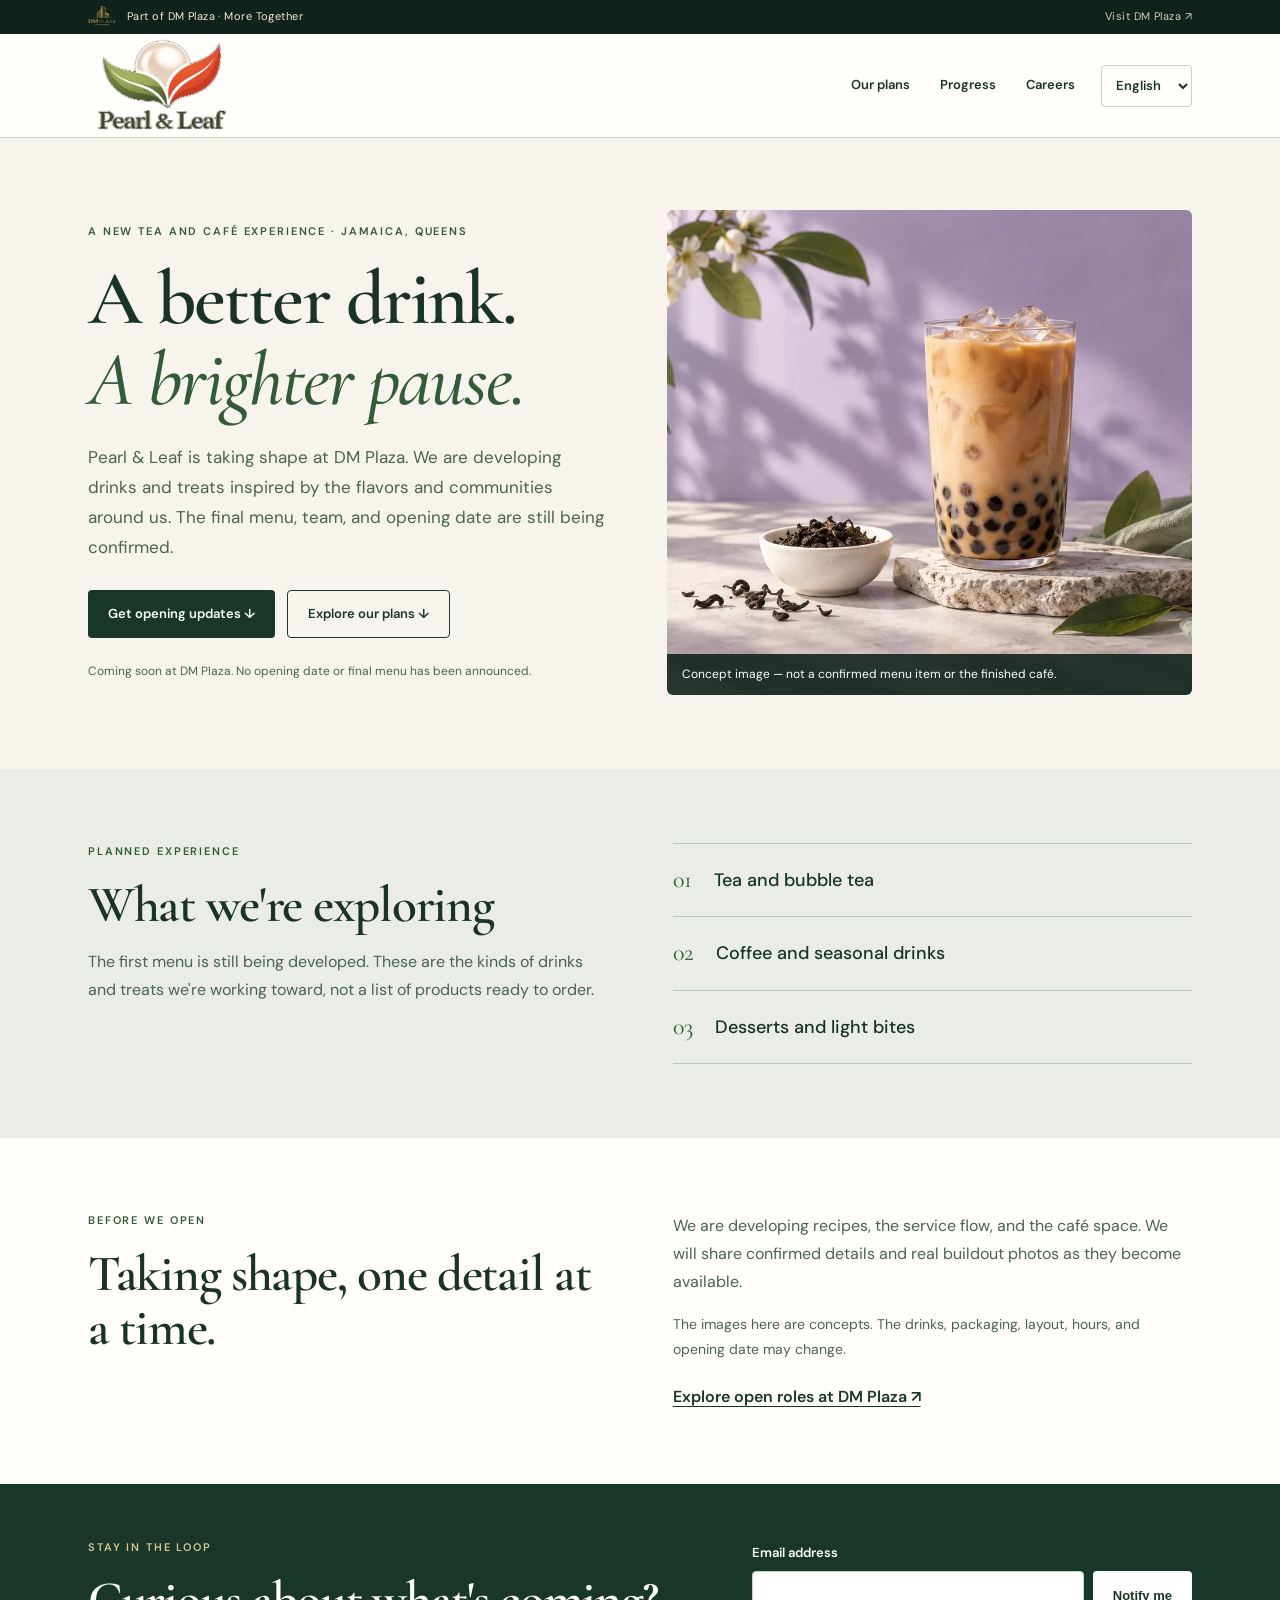
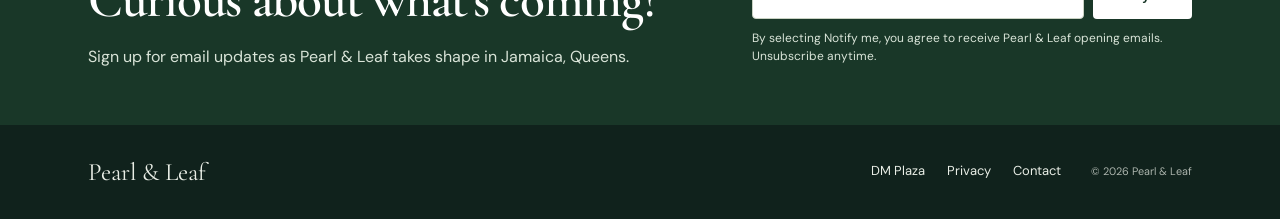
==== commit 0d747f03: "Add Pearl and Leaf opening notify form and GHL relay" ====
--- a/index.html
+++ b/index.html
@@ -59,7 +59,7 @@
         <h1 id="hero-title" data-i18n-html="headline">A better drink.<br><em>A brighter pause.</em></h1>
         <p class="intro" data-i18n="intro">Pearl & Leaf is taking shape at DM Plaza. We are developing drinks and treats inspired by the flavors and communities around us. The final menu, team, and opening date are still being confirmed.</p>
         <div class="actions">
-          <a class="button primary" href="mailto:info@dhanmondiplaza.com?subject=Pearl%20%26%20Leaf%20opening%20updates" data-i18n="contact">Ask for opening updates ↗</a>
+          <a class="button primary" href="#updates" data-i18n="contact">Get opening updates ↓</a>
           <a class="button secondary" href="#vision" data-i18n="explore">Explore our plans ↓</a>
         </div>
         <p class="hero-note" data-i18n="note">Coming soon at DM Plaza. No opening date or final menu has been announced.</p>
@@ -96,14 +96,22 @@
         </div>
       </div>
     </section>
-    <section class="contact" aria-labelledby="contact-title">
+    <section class="contact" id="updates" aria-labelledby="contact-title">
       <div class="wrap contact-inner">
         <div>
           <p class="eyebrow" data-i18n="stayEyebrow">Stay in the loop</p>
           <h2 id="contact-title" data-i18n="stayTitle">Curious about what's coming?</h2>
-          <p data-i18n="stayBody">Ask us for updates as Pearl & Leaf takes shape in Jamaica, Queens.</p>
+          <p data-i18n="stayBody">Sign up for email updates as Pearl & Leaf takes shape in Jamaica, Queens.</p>
         </div>
-        <a class="button light" href="mailto:info@dhanmondiplaza.com?subject=Pearl%20%26%20Leaf%20opening%20updates" data-i18n="emailUs">Email us ↗</a>
+        <form class="notify-form" id="notify-form">
+          <label for="pl-email" data-i18n="emailLabel">Email address</label>
+          <div class="notify-fields">
+            <input id="pl-email" name="email" type="email" autocomplete="email" maxlength="254" required>
+            <button class="button light" type="submit" data-i18n="emailUs">Notify me</button>
+          </div>
+          <p class="notify-consent" data-i18n="notifyConsent">By selecting Notify me, you agree to receive Pearl & Leaf opening emails. Unsubscribe anytime.</p>
+          <p class="notify-status" id="notify-status" role="status" aria-live="polite"></p>
+        </form>
       </div>
     </section>
   </main>
--- a/site.css
+++ b/site.css
@@ -4,7 +4,7 @@
 body{margin:0;background:var(--cream);color:var(--ink);font-family:"DM Sans",Arial,sans-serif;line-height:1.6}
 img{max-width:100%}
 a{color:inherit}
-a:focus-visible,select:focus-visible{outline:3px solid #ab7629;outline-offset:4px}
+a:focus-visible,button:focus-visible,input:focus-visible,select:focus-visible{outline:3px solid #ab7629;outline-offset:4px}
 .sr-only{position:absolute;width:1px;height:1px;padding:0;margin:-1px;overflow:hidden;clip:rect(0,0,0,0);white-space:nowrap;border:0}
 .skip-link{position:absolute;left:-9999px;top:8px;z-index:10;background:#fff;padding:10px}
 .skip-link:focus{left:12px}
@@ -17,7 +17,7 @@
 .site-header{background:var(--white);border-bottom:1px solid var(--line)}
 .header-inner{max-width:1160px;min-height:103px;margin:auto;padding:0 28px;display:flex;align-items:center;justify-content:space-between;gap:26px}
 .brand-logo{display:block;position:relative;flex:none;width:148px;height:96px;overflow:hidden}
-.brand-logo img{position:absolute;display:block;width:280px;max-width:none;height:auto;left:-68px;top:-34px}
+.brand-logo img{position:absolute;display:block;width:252px;max-width:none;height:auto;left:-51px;top:-32px}
 .site-header nav{display:flex;align-items:center;gap:30px;margin-left:auto}
 .site-header nav a{text-decoration:none;font-size:13px;font-weight:600}
 .site-header nav a:hover,.text-link:hover,footer a:hover{text-decoration:underline}
@@ -57,8 +57,16 @@
 .contact-inner{display:flex;justify-content:space-between;align-items:center;gap:30px}
 .contact .eyebrow{color:#d7c492}
 .contact h2{max-width:650px}
-.contact p:last-child{margin:0;color:#d9e4d8}
+.contact-inner>div>p:last-child{margin:0;color:#d9e4d8}
 .light{background:#fff;color:var(--green);flex:none}
+.notify-form{width:min(100%,440px)}
+.notify-form label{display:block;margin-bottom:7px;font-size:13px;font-weight:600}
+.notify-fields{display:flex;gap:9px}
+.notify-fields input{min-width:0;flex:1;min-height:48px;border:1px solid #c9d2c3;border-radius:4px;padding:10px 13px;background:#fff;color:var(--ink);font:inherit}
+.notify-fields button{border:0;cursor:pointer;white-space:nowrap}
+.notify-fields button:disabled{opacity:.65;cursor:wait;transform:none}
+.contact .notify-consent,.contact .notify-status{margin:10px 0 0;color:#d9e4d8;font-size:12px;line-height:1.5}
+.contact .notify-status:empty{display:none}
 footer{background:#10221c;color:#e9eee6}
 .footer-inner{display:flex;align-items:center;gap:30px;padding-top:27px;padding-bottom:27px;font-size:13px}
 .footer-inner>span{font-family:"Cormorant Garamond",Georgia,serif;font-size:25px}
@@ -83,7 +91,7 @@
   .plaza-visit{display:none!important}
   .header-inner{min-height:86px;padding:0 18px;gap:12px}
   .brand-logo{width:128px;height:85px}
-  .brand-logo img{width:240px;left:-58px;top:-30px}
+  .brand-logo img{width:224px;left:-47px;top:-29px}
   .site-header nav{gap:12px}
   .site-header nav a{font-size:12px}
   .site-header nav a:nth-child(2),.site-header nav a:nth-child(3){display:none}
@@ -100,7 +108,9 @@
   .offer-list li{padding:14px 0;font-size:16px}
   .contact{padding:45px 0}
   .contact-inner{display:block}
-  .contact .button{margin-top:23px}
+  .notify-form{margin-top:23px}
+  .notify-fields{flex-direction:column}
+  .contact .notify-fields button{margin-top:0}
   .footer-inner{display:block}
   .footer-inner>div{margin:12px 0;flex-wrap:wrap}
 }
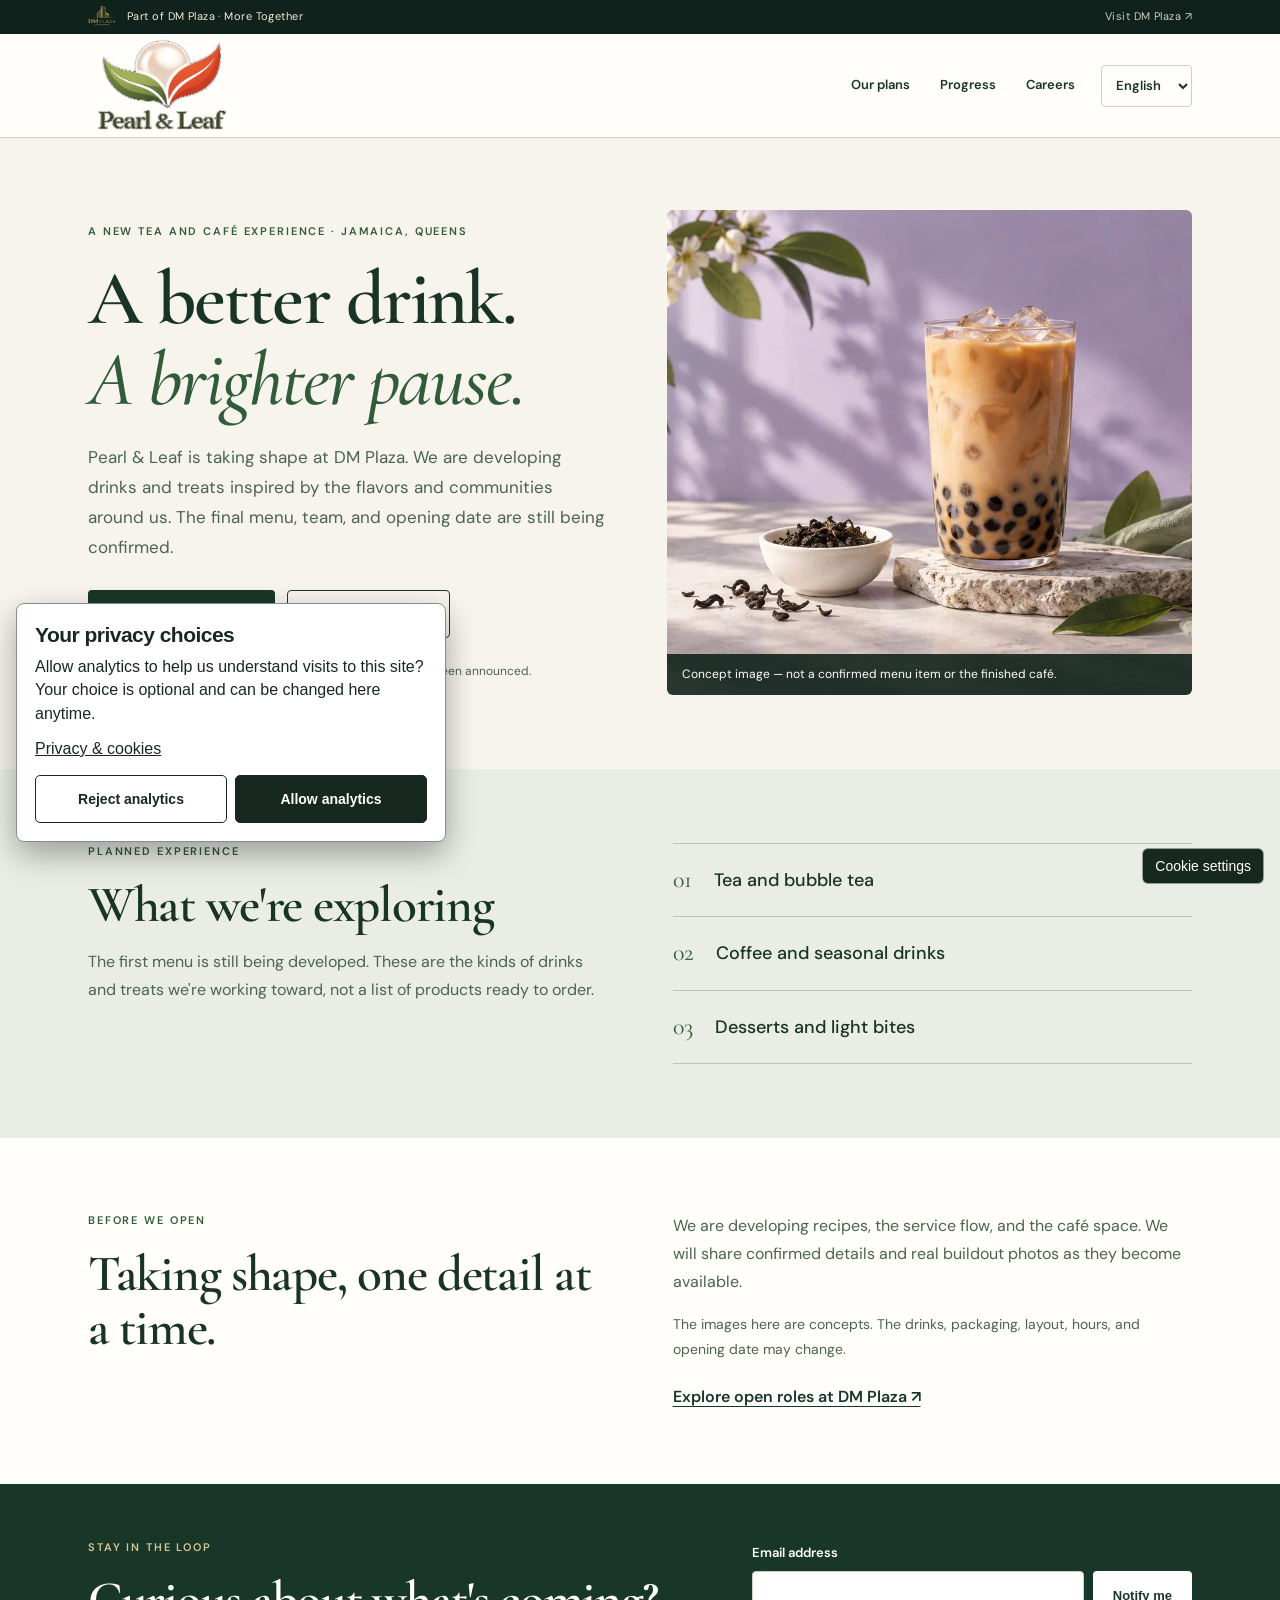
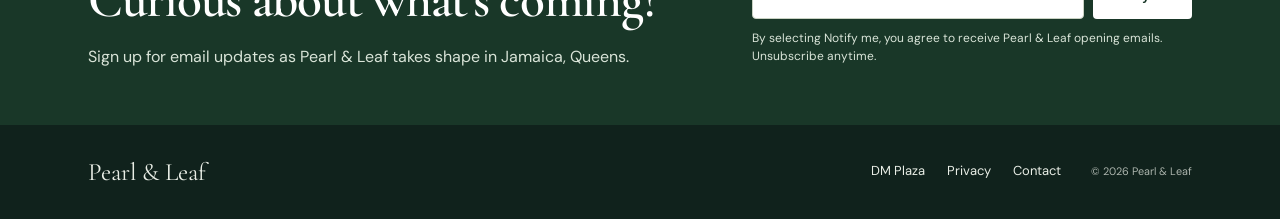
==== commit 6f76c6d7: "Gate GA4 until visitors allow analytics" ====
--- a/index.html
+++ b/index.html
@@ -12,15 +12,8 @@
   <link href="https://fonts.googleapis.com/css2?family=Cormorant+Garamond:wght@500;600&family=DM+Sans:wght@400;500;600&family=Noto+Sans+Bengali:wght@400;500;600&display=swap" rel="stylesheet">
   <link rel="stylesheet" href="site.css">
   <title>Pearl & Leaf | Coming Soon at DM Plaza</title>
-  <!-- Google tag (gtag.js) -->
-  <script async src="https://www.googletagmanager.com/gtag/js?id=G-MJ1SE2ZFFW"></script>
-  <script>
-    window.dataLayer = window.dataLayer || [];
-    function gtag(){dataLayer.push(arguments);}
-    gtag('js', new Date());
-    gtag('config', 'G-MJ1SE2ZFFW');
-  </script>
-  <script src="site.js" defer></script>
+  <script src="/analytics-consent.js" data-ga-id="G-MJ1SE2ZFFW" defer></script>
+<script src="site.js" defer></script>
 </head>
 <body>
   <a class="skip-link" href="#main" data-i18n="skip">Skip to content</a>
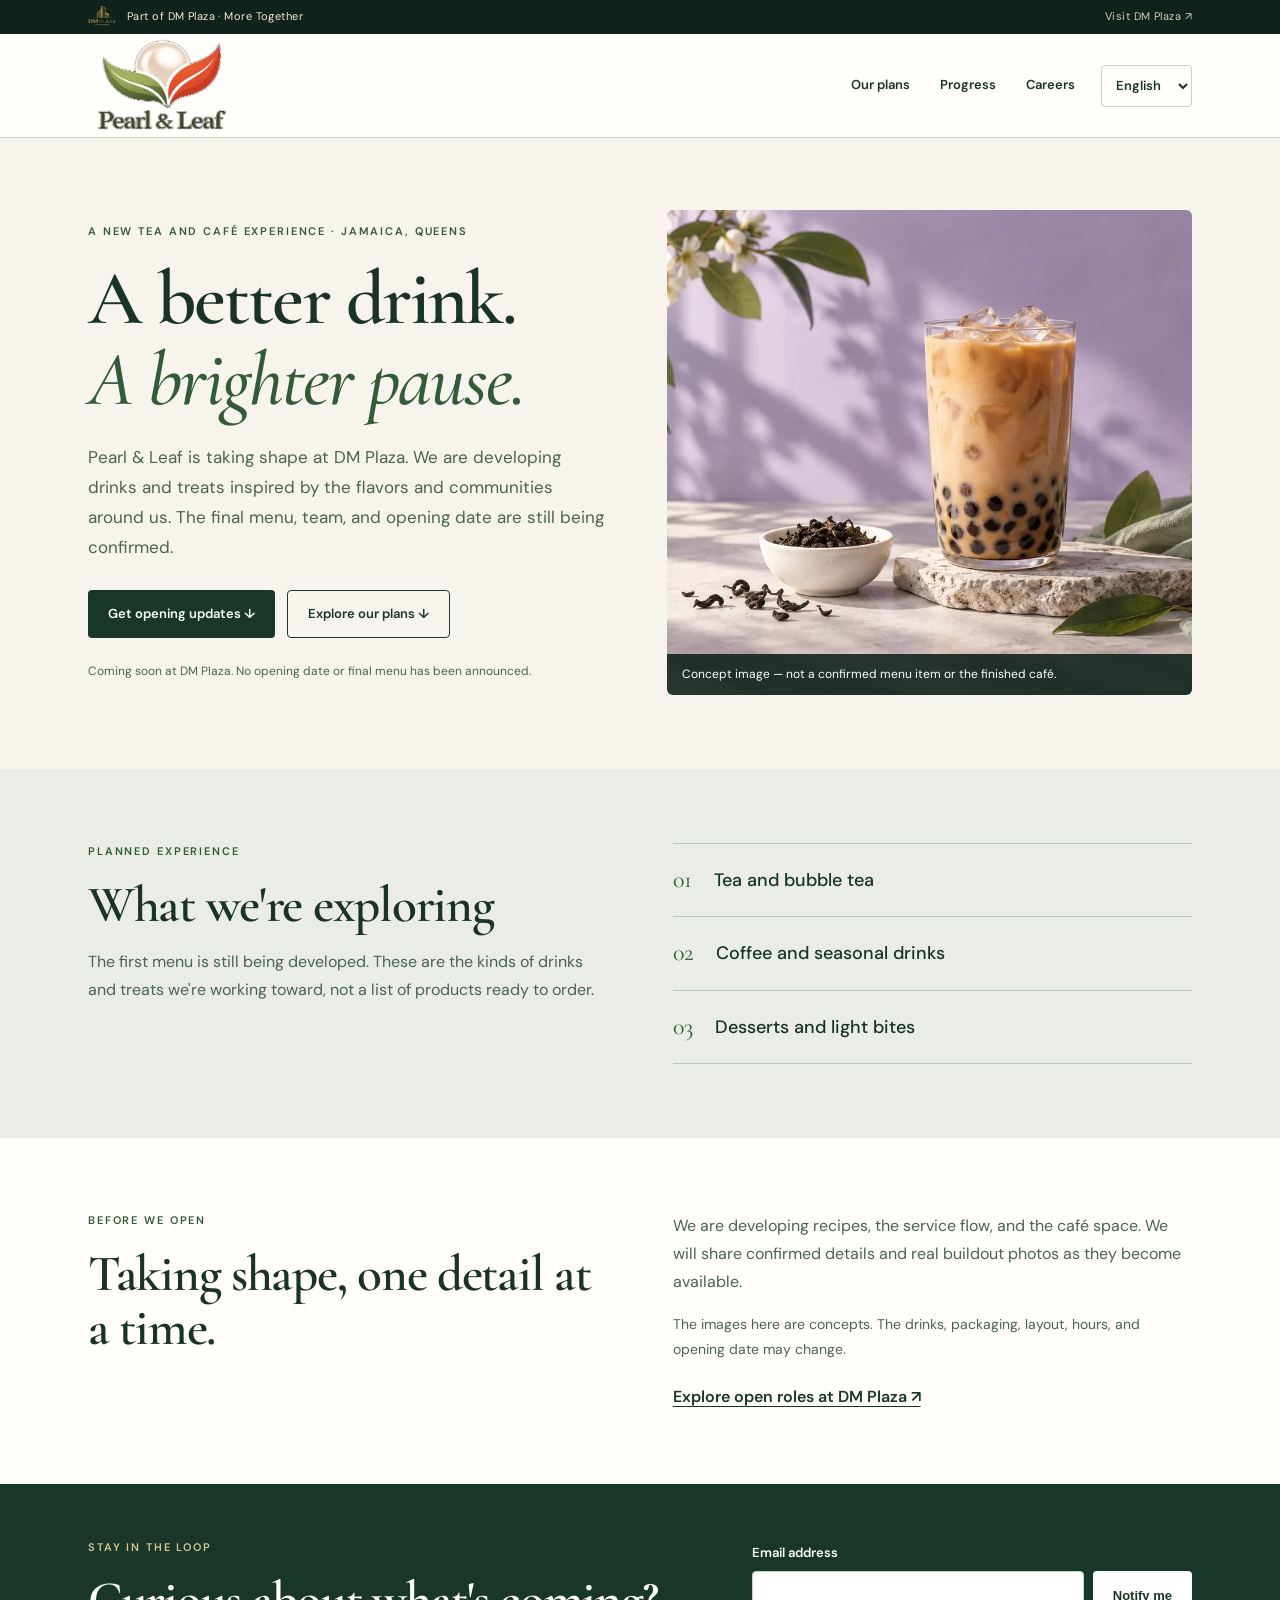
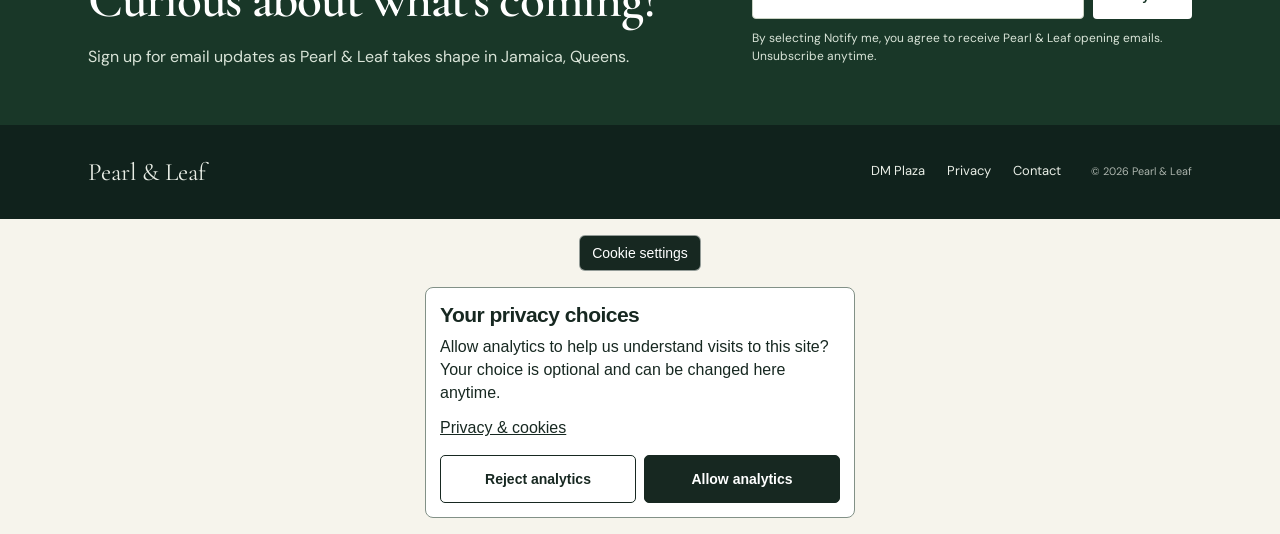
==== commit 99b26ba5: "Fix website review findings and opening information" ====
--- a/index.html
+++ b/index.html
@@ -18,7 +18,7 @@
 <body>
   <a class="skip-link" href="#main" data-i18n="skip">Skip to content</a>
   <div class="plaza-bar">
-    <a href="https://www.dhanmondiplaza.com/" aria-label="Visit DM Plaza">
+    <a href="https://www.dhanmondiplaza.com/">
       <span class="plaza-logo-frame"><img src="dm-plaza-logo.webp" alt="" width="614" height="409"></span>
       <span data-i18n="parent">Part of DM Plaza · More Together</span>
     </a>
